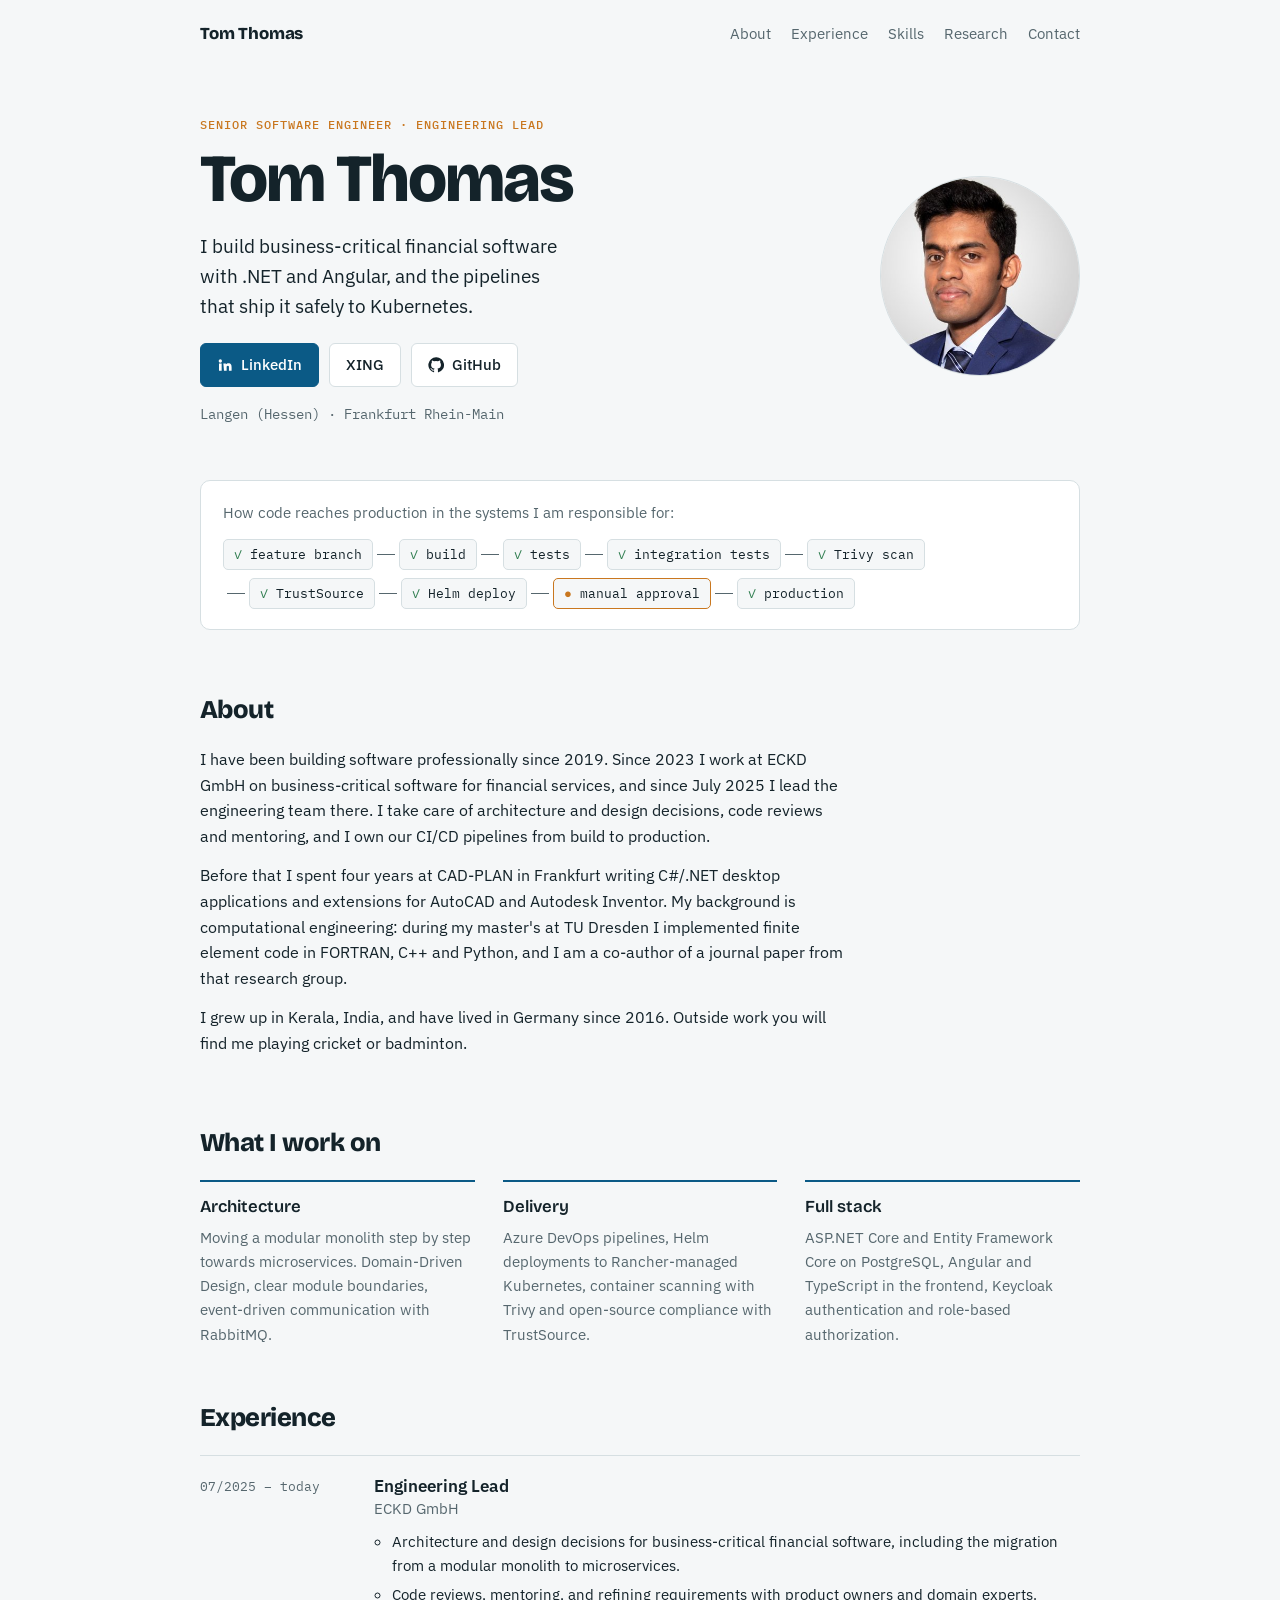
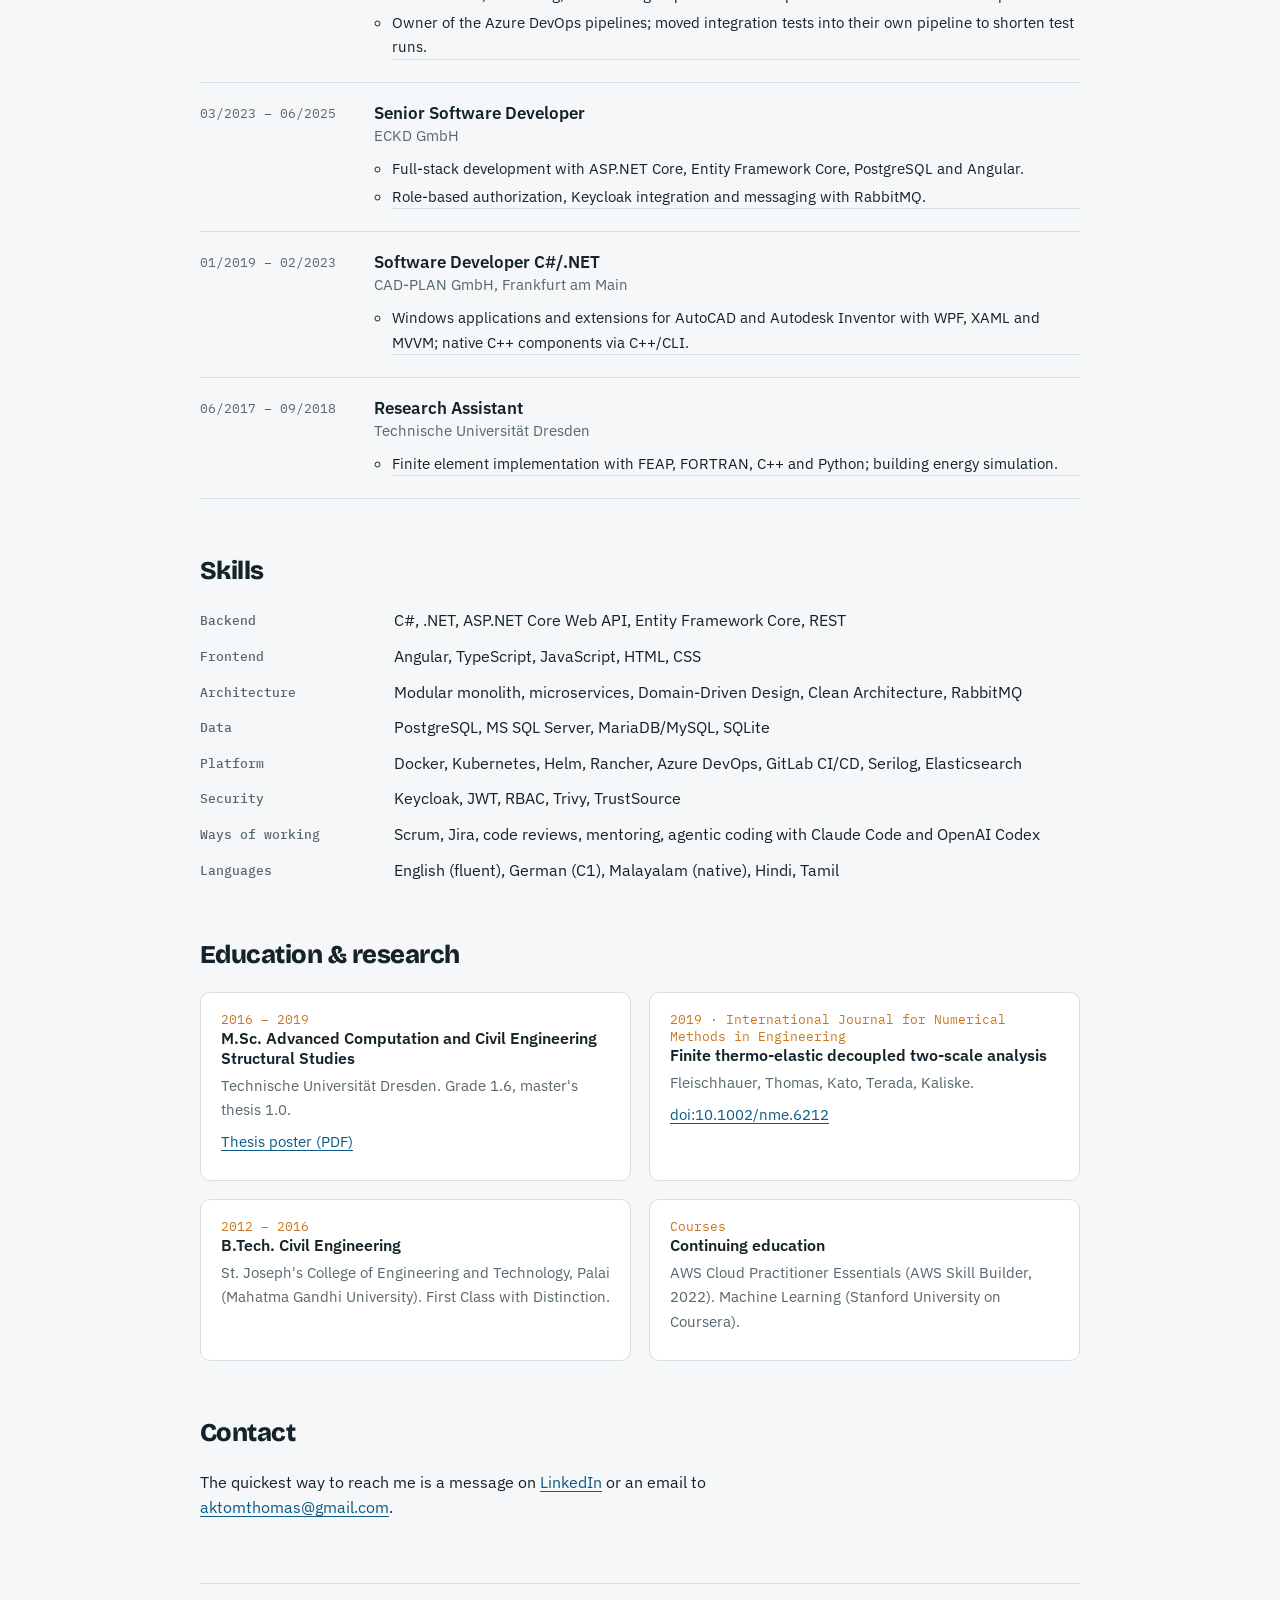
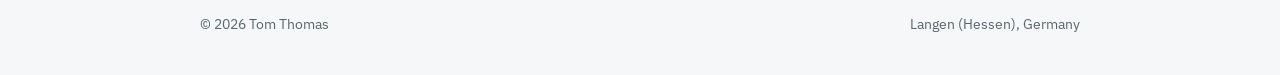
==== index.html @ a201a4a0 "Redesign intro page: current role, experience, skills and research Co-Authored-By: Claude Opus 5.5 <" ====
<!DOCTYPE html>
<html lang="en">
<head>
<meta charset="utf-8">
<meta name="viewport" content="width=device-width, initial-scale=1, viewport-fit=cover">
<title>Tom Thomas · Software Engineer</title>
<meta name="description" content="Tom Thomas, Senior Software Engineer and Engineering Lead in Frankfurt Rhein-Main. Financial software with .NET, Angular and Kubernetes.">
<meta name="author" content="Tom Thomas">
<meta property="og:title" content="Tom Thomas · Software Engineer">
<meta property="og:description" content="Senior Software Engineer and Engineering Lead. Financial software with .NET, Angular and Kubernetes.">
<meta property="og:image" content="https://tomkrony.github.io/assets/img/tom.jpg">
<link rel="icon" href="assets/img/favicon.ico">
<link rel="preconnect" href="https://fonts.googleapis.com">
<link rel="preconnect" href="https://fonts.gstatic.com" crossorigin>
<link rel="stylesheet" href="https://fonts.googleapis.com/css2?family=Bricolage+Grotesque:opsz,wght@12..96,600;12..96,800&family=IBM+Plex+Sans:wght@400;500;600&family=IBM+Plex+Mono:wght@400;500&display=swap">
<style>
/* Layout: one narrow reading column; a CI/CD pipeline strip is the signature element; experience as a dated ledger. */
:root {
  --bg: #f5f7f8; --surface: #ffffff; --ink: #14232a; --muted: #56676e; --line: #d6dfe2;
  --accent: #0b5a86; --accent-ink: #ffffff; --warm: #c9771f; --ok: #2f7d4f;
  --display: "Bricolage Grotesque", "Segoe UI", system-ui, sans-serif;
  --body: "IBM Plex Sans", "Segoe UI", system-ui, sans-serif;
  --mono: "IBM Plex Mono", ui-monospace, Menlo, Consolas, monospace;
  color-scheme: light;
}
@media (prefers-color-scheme: dark) { :root {
  --bg: #0e171b; --surface: #15232a; --ink: #e1eaed; --muted: #95a8ae; --line: #26363d;
  --accent: #5cb3e4; --accent-ink: #0e171b; --warm: #e8a35a; --ok: #6fc48f; color-scheme: dark } }

* { box-sizing: border-box }
html { scroll-behavior: smooth }
@media (prefers-reduced-motion: reduce) { html { scroll-behavior: auto } * { animation: none !important; transition: none !important } }
body { margin: 0; background: var(--bg); color: var(--ink); font: 16px/1.6 var(--body);
  padding-left: max(20px, env(safe-area-inset-left, 0px)); padding-right: max(20px, env(safe-area-inset-right, 0px)) }
a { color: var(--accent); text-underline-offset: 3px }
a:focus-visible { outline: 2px solid var(--accent); outline-offset: 3px; border-radius: 2px }
.col { max-width: 880px; margin: 0 auto }

nav { display: flex; justify-content: space-between; align-items: center; gap: 16px; padding-block: 22px; flex-wrap: wrap }
nav .mark { font: 800 1.05rem var(--display); color: var(--ink); text-decoration: none; letter-spacing: -.01em }
nav ul { list-style: none; margin: 0; padding: 0; display: flex; gap: 20px; flex-wrap: wrap; font-size: .92rem }
nav ul a { color: var(--muted); text-decoration: none }
nav ul a:hover { color: var(--ink) }

header.hero { display: grid; grid-template-columns: 1fr 200px; gap: 40px; align-items: center; padding-block: 48px 36px }
.eyebrow { font: 500 .78rem var(--mono); letter-spacing: .08em; text-transform: uppercase; color: var(--warm); margin: 0 0 14px }
h1 { font: 800 clamp(2.6rem, 7vw, 4.2rem)/1 var(--display); letter-spacing: -.03em; margin: 0 0 18px; text-wrap: balance }
.lede { font-size: 1.18rem; color: var(--ink); margin: 0 0 22px; max-width: 34ch; text-wrap: pretty }
.links { display: flex; flex-wrap: wrap; gap: 10px }
.btn { display: inline-flex; align-items: center; gap: 8px; padding: 9px 16px; border-radius: 6px; border: 1px solid var(--line);
  background: var(--surface); color: var(--ink); text-decoration: none; font-weight: 500; font-size: .92rem }
.btn.primary { background: var(--accent); color: var(--accent-ink); border-color: var(--accent) }
.btn:hover { border-color: var(--accent) }
.btn svg { width: 16px; height: 16px; fill: currentColor }
.portrait { width: 200px; height: 200px; border-radius: 50%; object-fit: cover; object-position: 50% 20%; border: 1px solid var(--line); max-width: 100% }
.where { font: .85rem var(--mono); color: var(--muted); margin-top: 18px }

/* pipeline strip */
.pipeline { background: var(--surface); border: 1px solid var(--line); border-radius: 10px; padding: 20px 22px; margin-block: 8px 56px }
.pipeline p { margin: 0 0 14px; color: var(--muted); font-size: .92rem }
.stages { list-style: none; margin: 0; padding: 0; display: flex; flex-wrap: wrap; align-items: center; gap: 8px 0; font: .82rem var(--mono) }
.stages li { display: flex; align-items: center }
.stages li span { padding: 6px 10px; border-radius: 5px; border: 1px solid var(--line); background: var(--bg); white-space: nowrap }
.stages li span::before { content: "\2713\00a0"; color: var(--ok) }
.stages li.gate span { border-color: var(--warm) }
.stages li.gate span::before { content: "\25CF\00a0"; color: var(--warm) }
.stages li + li::before { content: ""; width: 18px; height: 1px; background: var(--muted); margin-inline: 4px }

section { padding-block: 8px 48px }
h2 { font: 800 1.6rem var(--display); letter-spacing: -.02em; margin: 0 0 22px }
.prose { max-width: 65ch }
.prose p { margin: 0 0 14px }

.focus { display: grid; grid-template-columns: repeat(3, 1fr); gap: 28px }
.focus h3 { font: 600 1.05rem var(--display); margin: 0 0 8px }
.focus p { margin: 0; color: var(--muted); font-size: .95rem }
.focus > div { border-top: 2px solid var(--accent); padding-top: 14px; min-width: 0 }

.ledger { list-style: none; margin: 0; padding: 0 }
.ledger li { display: grid; grid-template-columns: 150px 1fr; gap: 24px; padding-block: 18px; border-top: 1px solid var(--line) }
.ledger li:last-child { border-bottom: 1px solid var(--line) }
.ledger time { font: .84rem/1.9 var(--mono); color: var(--muted); font-variant-numeric: tabular-nums }
.ledger h3 { font: 600 1.08rem var(--body); margin: 0 }
.ledger .org { color: var(--muted); font-size: .94rem }
.ledger ul { margin: 8px 0 0; padding-left: 18px; font-size: .95rem }
.ledger ul li { display: list-item; padding: 0; border: 0; margin-bottom: 4px }
.ledger > li > div { min-width: 0 }

.skills { display: grid; grid-template-columns: 170px 1fr; gap: 10px 24px; margin: 0 }
.skills dt { font: 500 .84rem/1.9 var(--mono); color: var(--muted) }
.skills dd { margin: 0 }

.cards { display: grid; grid-template-columns: repeat(2, 1fr); gap: 18px }
.card { background: var(--surface); border: 1px solid var(--line); border-radius: 10px; padding: 18px 20px; min-width: 0 }
.card h3 { font: 600 1rem var(--body); margin: 0 0 6px }
.card p { margin: 0 0 8px; color: var(--muted); font-size: .94rem }
.card .meta { font: .8rem var(--mono); color: var(--warm) }

footer { border-top: 1px solid var(--line); padding-block: 28px 40px; color: var(--muted); font-size: .9rem;
  display: flex; justify-content: space-between; gap: 16px; flex-wrap: wrap }

@media (max-width: 760px) {
  header.hero { grid-template-columns: 1fr; gap: 24px; padding-top: 24px }
  .portrait { width: 132px; height: 132px; order: -1 }
  .focus, .cards { grid-template-columns: 1fr }
  .ledger li { grid-template-columns: 1fr; gap: 4px }
  .skills { grid-template-columns: 1fr; gap: 2px }
  .skills dd { margin-bottom: 10px }
  nav ul { gap: 14px }
}
</style>
</head>
<body>
<div class="col">
  <nav aria-label="Main">
    <a class="mark" href="#top">Tom Thomas</a>
    <ul>
      <li><a href="#about">About</a></li>
      <li><a href="#experience">Experience</a></li>
      <li><a href="#skills">Skills</a></li>
      <li><a href="#research">Research</a></li>
      <li><a href="#contact">Contact</a></li>
    </ul>
  </nav>

  <header class="hero" id="top">
    <div>
      <p class="eyebrow">Senior Software Engineer · Engineering Lead</p>
      <h1>Tom Thomas</h1>
      <p class="lede">I build business-critical financial software with .NET and Angular, and the pipelines that ship it safely to Kubernetes.</p>
      <div class="links">
        <a class="btn primary" href="https://www.linkedin.com/in/aktomthomas/" rel="me noopener" target="_blank"><svg viewBox="0 0 24 24" aria-hidden="true"><path d="M4.98 3.5a2.5 2.5 0 1 1 0 5 2.5 2.5 0 0 1 0-5zM3 9.75h4v11H3zM9.5 9.75h3.8v1.5h.05c.53-1 1.83-2.05 3.77-2.05 4.03 0 4.78 2.65 4.78 6.1v5.45h-4v-4.84c0-1.15-.02-2.64-1.6-2.64-1.62 0-1.86 1.26-1.86 2.56v4.92h-3.94z"/></svg>LinkedIn</a>
        <a class="btn" href="https://www.xing.com/profile/Tom_Thomas47/cv" rel="me noopener" target="_blank">XING</a>
        <a class="btn" href="https://github.com/tomkrony" rel="me noopener" target="_blank"><svg viewBox="0 0 24 24" aria-hidden="true"><path d="M12 .5a11.5 11.5 0 0 0-3.64 22.4c.58.1.79-.25.79-.56v-2c-3.2.7-3.88-1.37-3.88-1.37-.52-1.33-1.28-1.69-1.28-1.69-1.04-.71.08-.7.08-.7 1.16.08 1.77 1.19 1.77 1.19 1.03 1.76 2.7 1.25 3.36.96.1-.75.4-1.25.73-1.54-2.56-.29-5.25-1.28-5.25-5.68 0-1.26.45-2.28 1.19-3.09-.12-.29-.52-1.46.11-3.05 0 0 .97-.31 3.17 1.18a11 11 0 0 1 5.77 0c2.2-1.49 3.17-1.18 3.17-1.18.63 1.59.23 2.76.11 3.05.74.81 1.19 1.83 1.19 3.09 0 4.41-2.7 5.38-5.27 5.67.41.36.78 1.06.78 2.14v3.17c0 .31.21.67.8.56A11.5 11.5 0 0 0 12 .5z"/></svg>GitHub</a>
      </div>
      <p class="where">Langen (Hessen) · Frankfurt Rhein-Main</p>
    </div>
    <img class="portrait" src="assets/img/tom.jpg" alt="Portrait of Tom Thomas" width="200" height="200">
  </header>

  <div class="pipeline" aria-label="How my team ships software">
    <p>How code reaches production in the systems I am responsible for:</p>
    <ol class="stages">
      <li><span>feature branch</span></li>
      <li><span>build</span></li>
      <li><span>tests</span></li>
      <li><span>integration tests</span></li>
      <li><span>Trivy scan</span></li>
      <li><span>TrustSource</span></li>
      <li><span>Helm deploy</span></li>
      <li class="gate"><span>manual approval</span></li>
      <li><span>production</span></li>
    </ol>
  </div>

  <section id="about">
    <h2>About</h2>
    <div class="prose">
      <p>I have been building software professionally since 2019. Since 2023 I work at ECKD GmbH on business-critical software for financial services, and since July 2025 I lead the engineering team there. I take care of architecture and design decisions, code reviews and mentoring, and I own our CI/CD pipelines from build to production.</p>
      <p>Before that I spent four years at CAD-PLAN in Frankfurt writing C#/.NET desktop applications and extensions for AutoCAD and Autodesk Inventor. My background is computational engineering: during my master's at TU Dresden I implemented finite element code in FORTRAN, C++ and Python, and I am a co-author of a journal paper from that research group.</p>
      <p>I grew up in Kerala, India, and have lived in Germany since 2016. Outside work you will find me playing cricket or badminton.</p>
    </div>
  </section>

  <section aria-labelledby="focus-h">
    <h2 id="focus-h">What I work on</h2>
    <div class="focus">
      <div>
        <h3>Architecture</h3>
        <p>Moving a modular monolith step by step towards microservices. Domain-Driven Design, clear module boundaries, event-driven communication with RabbitMQ.</p>
      </div>
      <div>
        <h3>Delivery</h3>
        <p>Azure DevOps pipelines, Helm deployments to Rancher-managed Kubernetes, container scanning with Trivy and open-source compliance with TrustSource.</p>
      </div>
      <div>
        <h3>Full stack</h3>
        <p>ASP.NET Core and Entity Framework Core on PostgreSQL, Angular and TypeScript in the frontend, Keycloak authentication and role-based authorization.</p>
      </div>
    </div>
  </section>

  <section id="experience">
    <h2>Experience</h2>
    <ol class="ledger">
      <li>
        <time>07/2025 – today</time>
        <div>
          <h3>Engineering Lead</h3>
          <div class="org">ECKD GmbH</div>
          <ul>
            <li>Architecture and design decisions for business-critical financial software, including the migration from a modular monolith to microservices.</li>
            <li>Code reviews, mentoring, and refining requirements with product owners and domain experts.</li>
            <li>Owner of the Azure DevOps pipelines; moved integration tests into their own pipeline to shorten test runs.</li>
          </ul>
        </div>
      </li>
      <li>
        <time>03/2023 – 06/2025</time>
        <div>
          <h3>Senior Software Developer</h3>
          <div class="org">ECKD GmbH</div>
          <ul>
            <li>Full-stack development with ASP.NET Core, Entity Framework Core, PostgreSQL and Angular.</li>
            <li>Role-based authorization, Keycloak integration and messaging with RabbitMQ.</li>
          </ul>
        </div>
      </li>
      <li>
        <time>01/2019 – 02/2023</time>
        <div>
          <h3>Software Developer C#/.NET</h3>
          <div class="org">CAD-PLAN GmbH, Frankfurt am Main</div>
          <ul>
            <li>Windows applications and extensions for AutoCAD and Autodesk Inventor with WPF, XAML and MVVM; native C++ components via C++/CLI.</li>
          </ul>
        </div>
      </li>
      <li>
        <time>06/2017 – 09/2018</time>
        <div>
          <h3>Research Assistant</h3>
          <div class="org">Technische Universität Dresden</div>
          <ul>
            <li>Finite element implementation with FEAP, FORTRAN, C++ and Python; building energy simulation.</li>
          </ul>
        </div>
      </li>
    </ol>
  </section>

  <section id="skills">
    <h2>Skills</h2>
    <dl class="skills">
      <dt>Backend</dt><dd>C#, .NET, ASP.NET Core Web API, Entity Framework Core, REST</dd>
      <dt>Frontend</dt><dd>Angular, TypeScript, JavaScript, HTML, CSS</dd>
      <dt>Architecture</dt><dd>Modular monolith, microservices, Domain-Driven Design, Clean Architecture, RabbitMQ</dd>
      <dt>Data</dt><dd>PostgreSQL, MS SQL Server, MariaDB/MySQL, SQLite</dd>
      <dt>Platform</dt><dd>Docker, Kubernetes, Helm, Rancher, Azure DevOps, GitLab CI/CD, Serilog, Elasticsearch</dd>
      <dt>Security</dt><dd>Keycloak, JWT, RBAC, Trivy, TrustSource</dd>
      <dt>Ways of working</dt><dd>Scrum, Jira, code reviews, mentoring, agentic coding with Claude Code and OpenAI Codex</dd>
      <dt>Languages</dt><dd>English (fluent), German (C1), Malayalam (native), Hindi, Tamil</dd>
    </dl>
  </section>

  <section id="research">
    <h2>Education &amp; research</h2>
    <div class="cards">
      <div class="card">
        <div class="meta">2016 – 2019</div>
        <h3>M.Sc. Advanced Computation and Civil Engineering Structural Studies</h3>
        <p>Technische Universität Dresden. Grade 1.6, master's thesis 1.0.</p>
        <p><a href="files/Poster_Masterarbeit.pdf">Thesis poster (PDF)</a></p>
      </div>
      <div class="card">
        <div class="meta">2019 · International Journal for Numerical Methods in Engineering</div>
        <h3>Finite thermo-elastic decoupled two-scale analysis</h3>
        <p>Fleischhauer, Thomas, Kato, Terada, Kaliske.</p>
        <p><a href="https://doi.org/10.1002/nme.6212" target="_blank" rel="noopener">doi:10.1002/nme.6212</a></p>
      </div>
      <div class="card">
        <div class="meta">2012 – 2016</div>
        <h3>B.Tech. Civil Engineering</h3>
        <p>St. Joseph's College of Engineering and Technology, Palai (Mahatma Gandhi University). First Class with Distinction.</p>
      </div>
      <div class="card">
        <div class="meta">Courses</div>
        <h3>Continuing education</h3>
        <p>AWS Cloud Practitioner Essentials (AWS Skill Builder, 2022). Machine Learning (Stanford University on Coursera).</p>
      </div>
    </div>
  </section>

  <section id="contact">
    <h2>Contact</h2>
    <div class="prose">
      <p>The quickest way to reach me is a message on <a href="https://www.linkedin.com/in/aktomthomas/" target="_blank" rel="noopener">LinkedIn</a> or an email to <a href="mailto:aktomthomas@gmail.com">aktomthomas@gmail.com</a>.</p>
    </div>
  </section>

  <footer>
    <span>© 2026 Tom Thomas</span>
    <span>Langen (Hessen), Germany</span>
  </footer>
</div>
</body>
</html>
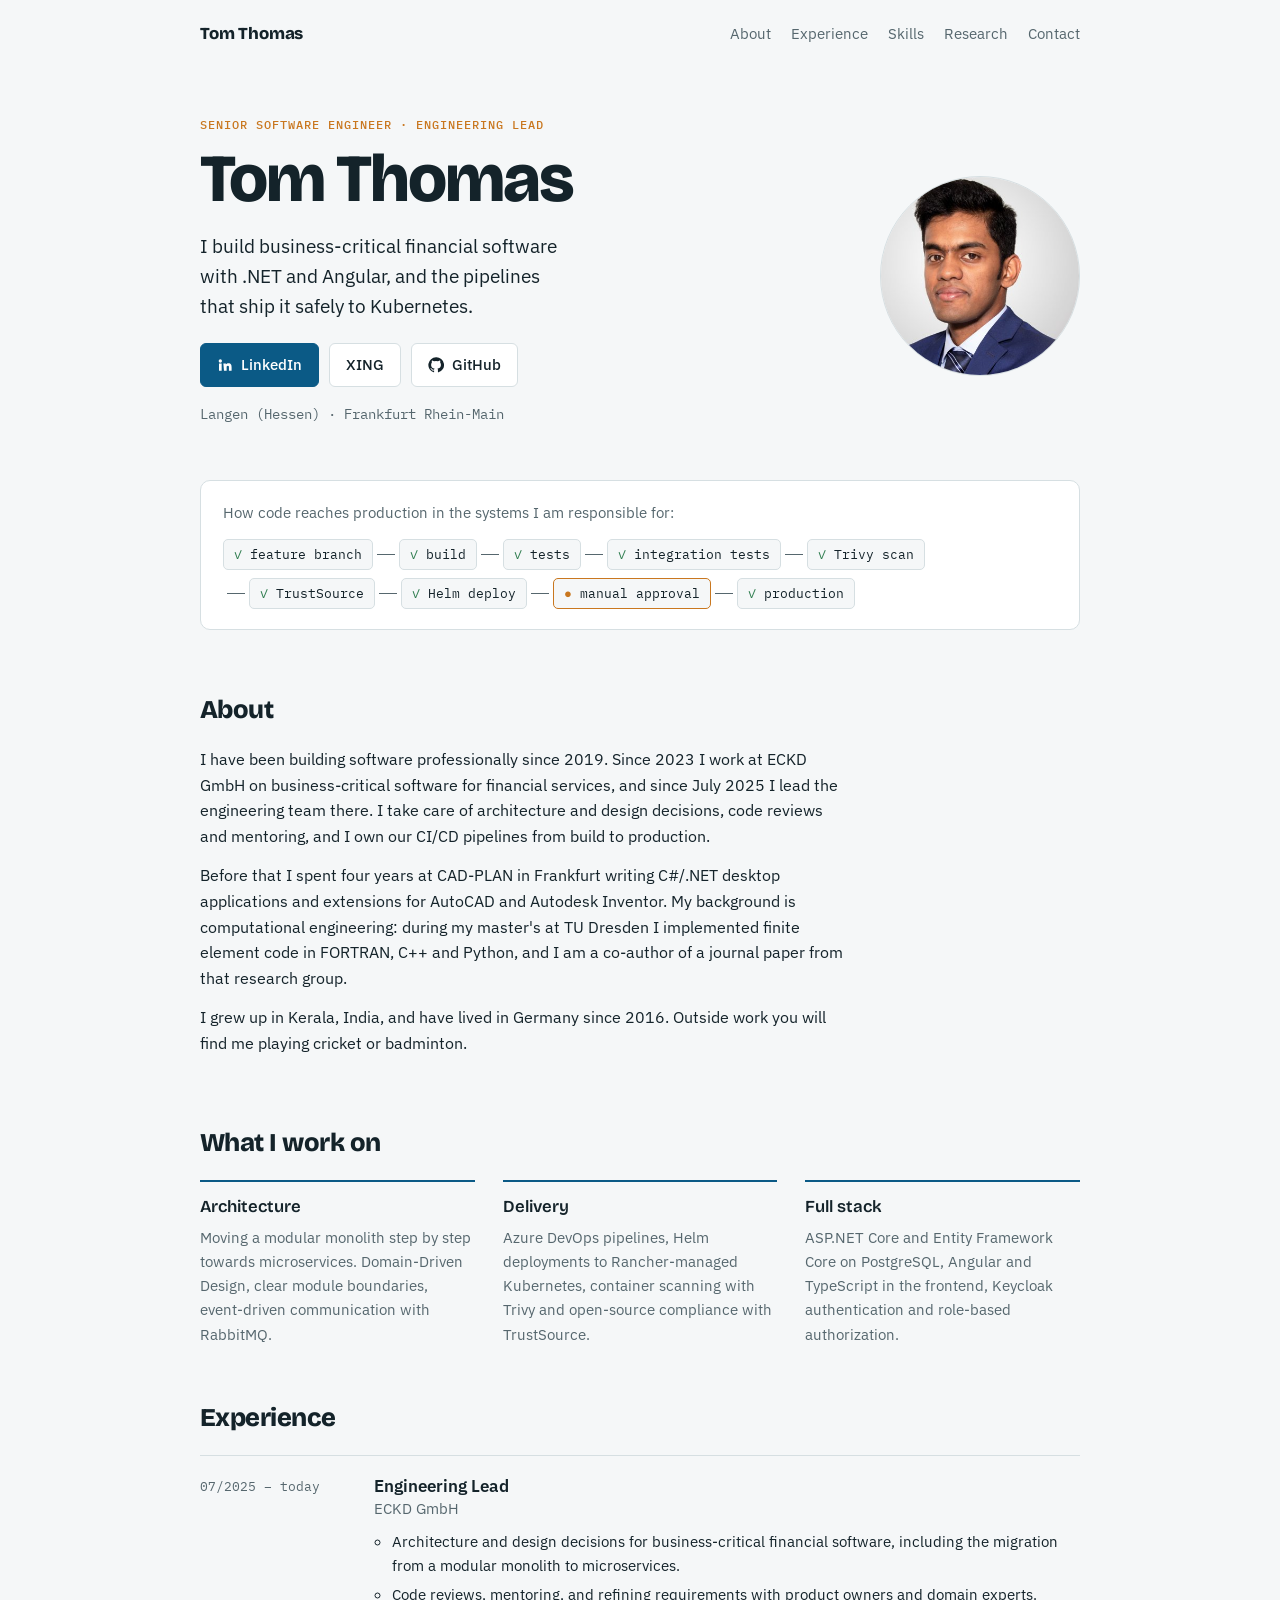
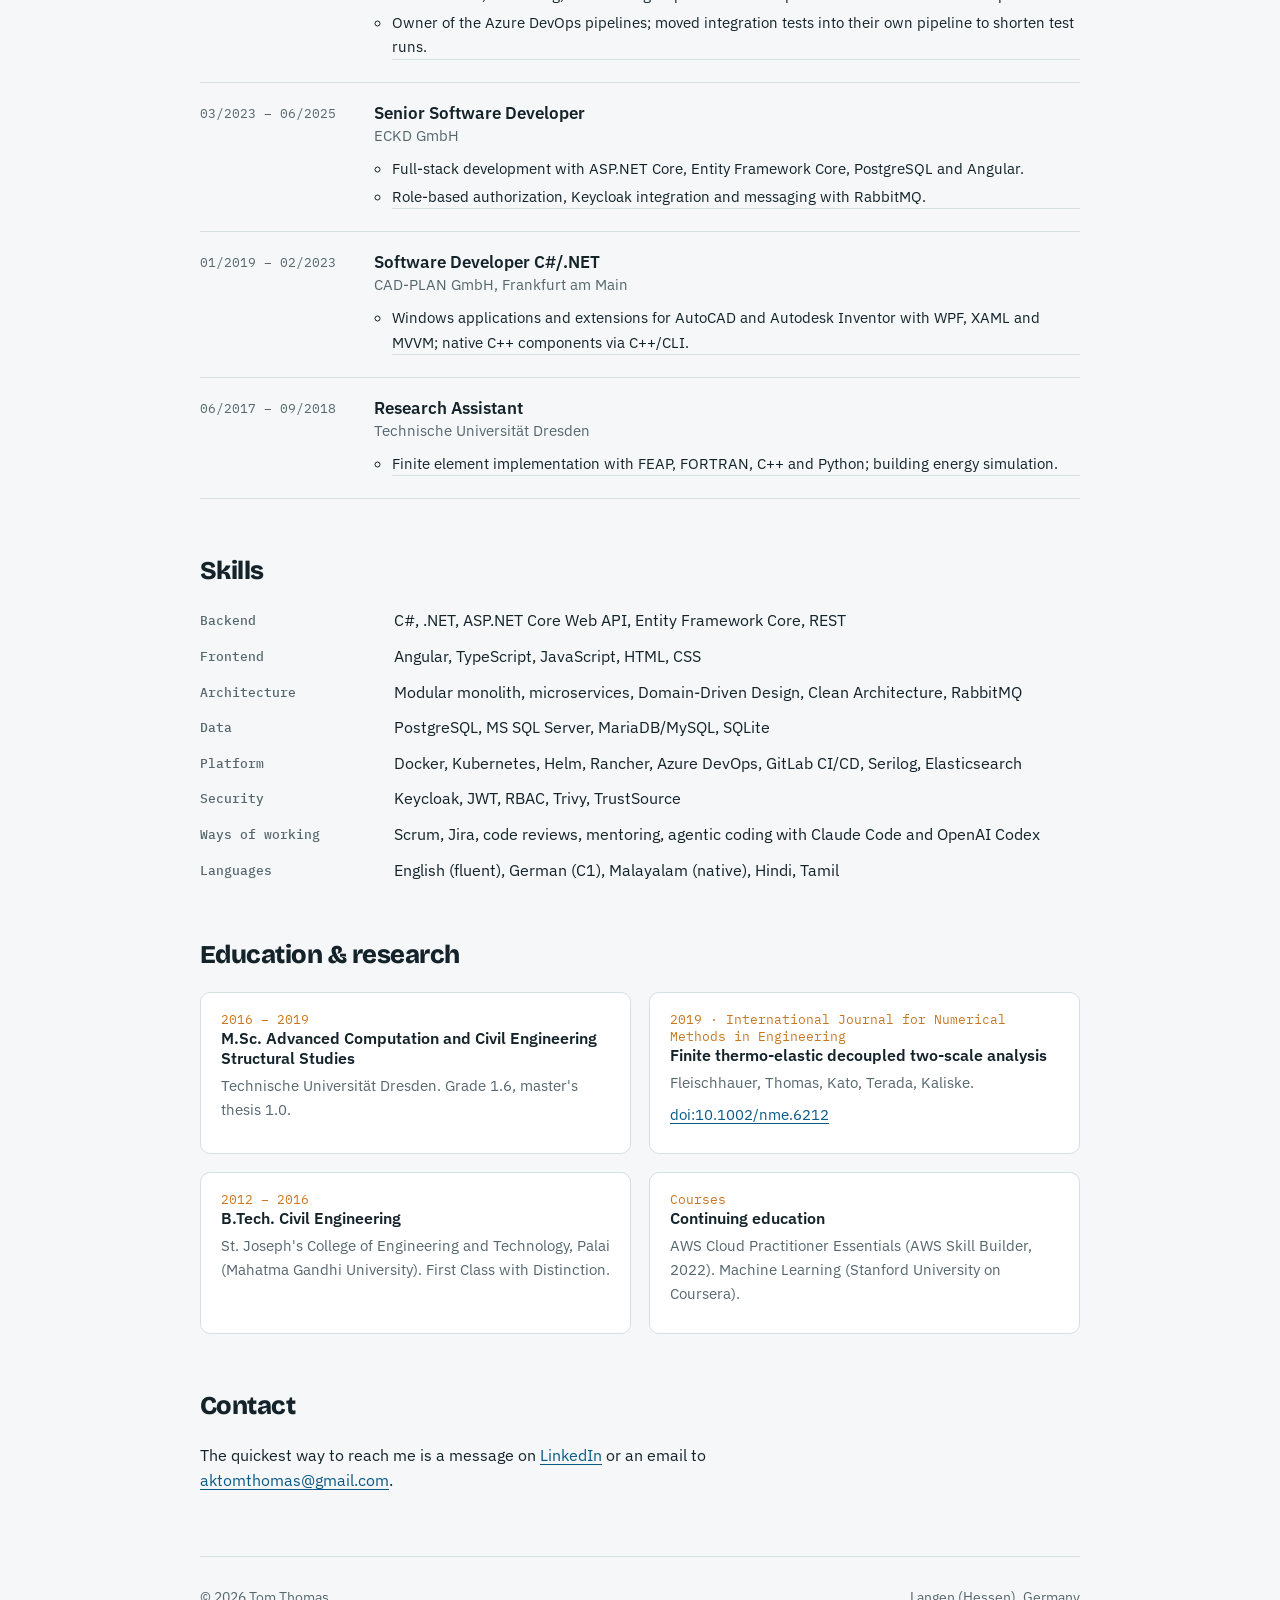
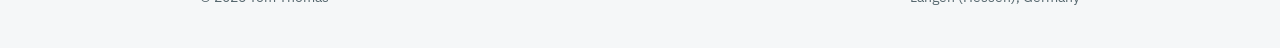
==== commit 8e62b9c1: "Remove old CVs, certificate and thesis poster with personal data Co-Authored-By: Claude Opus 5.5 <no" ====
--- a/index.html
+++ b/index.html
@@ -250,7 +250,6 @@
         <div class="meta">2016 – 2019</div>
         <h3>M.Sc. Advanced Computation and Civil Engineering Structural Studies</h3>
         <p>Technische Universität Dresden. Grade 1.6, master's thesis 1.0.</p>
-        <p><a href="files/Poster_Masterarbeit.pdf">Thesis poster (PDF)</a></p>
       </div>
       <div class="card">
         <div class="meta">2019 · International Journal for Numerical Methods in Engineering</div>
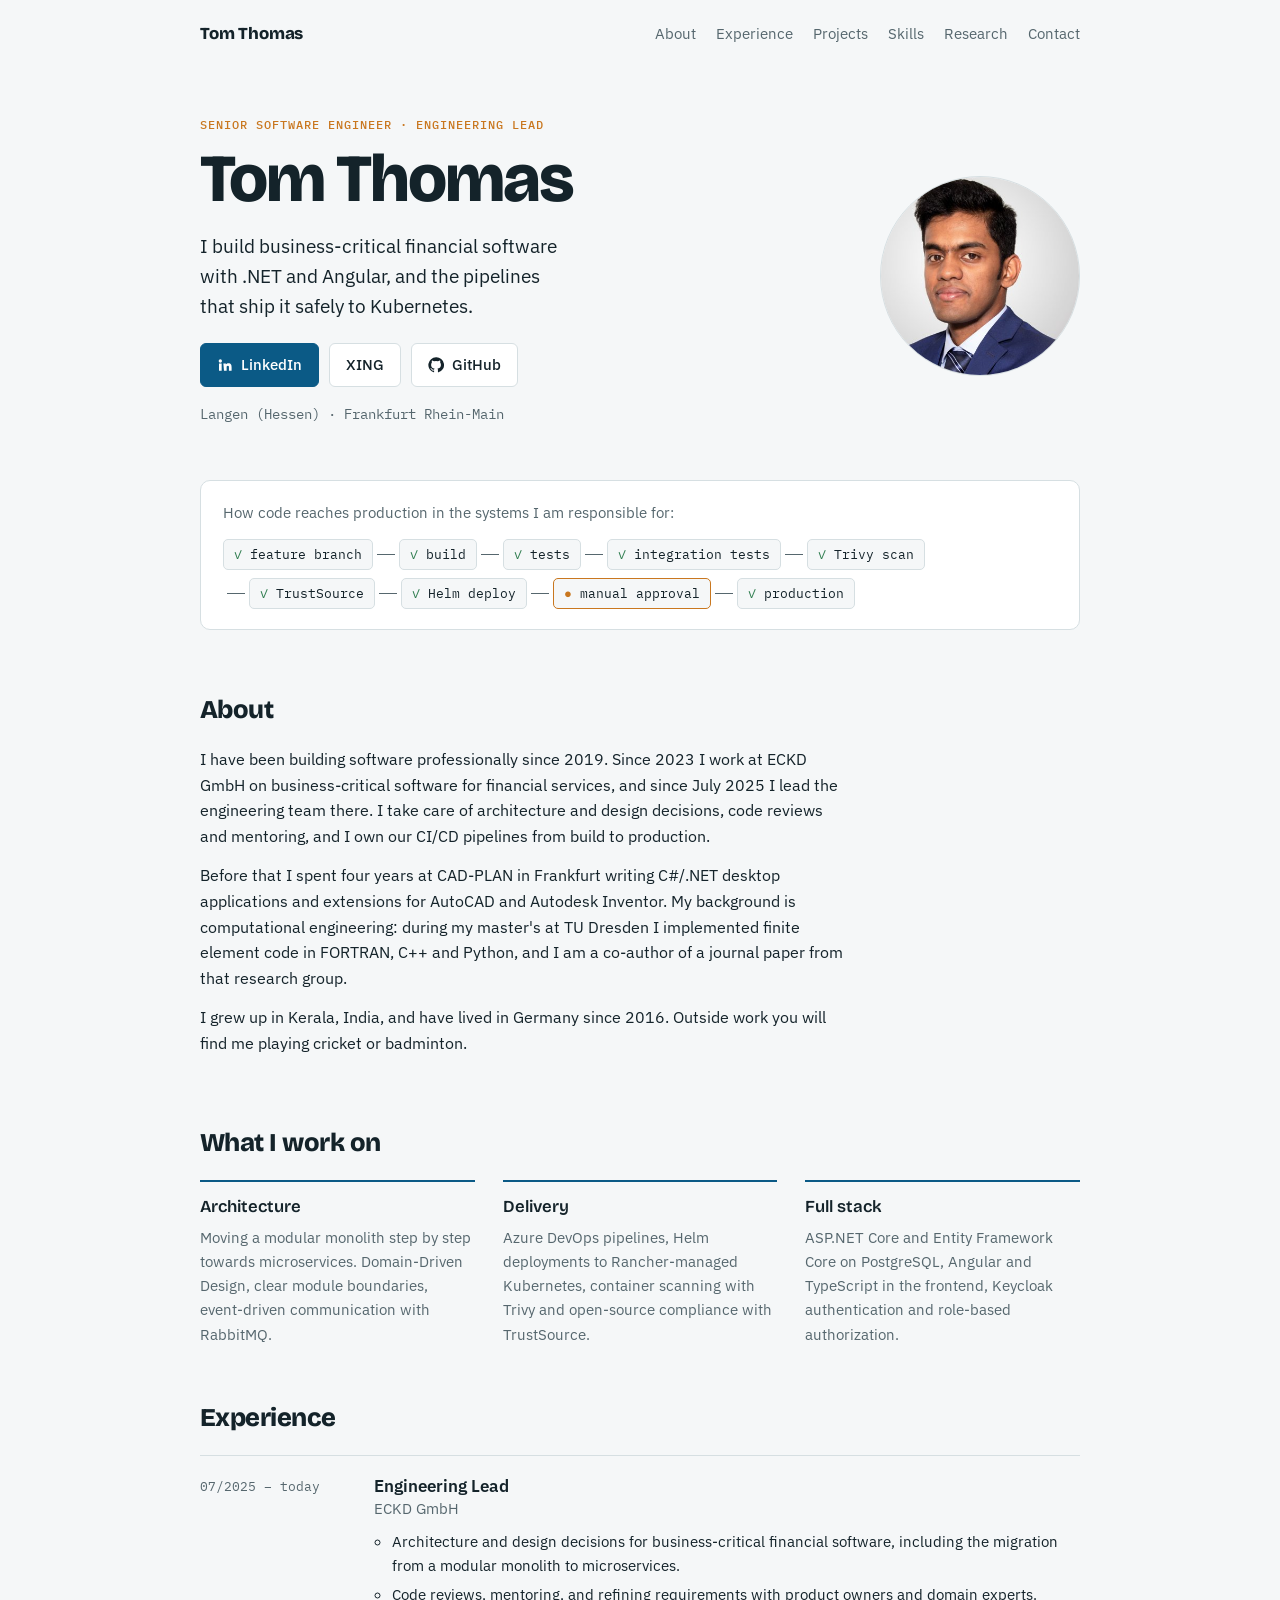
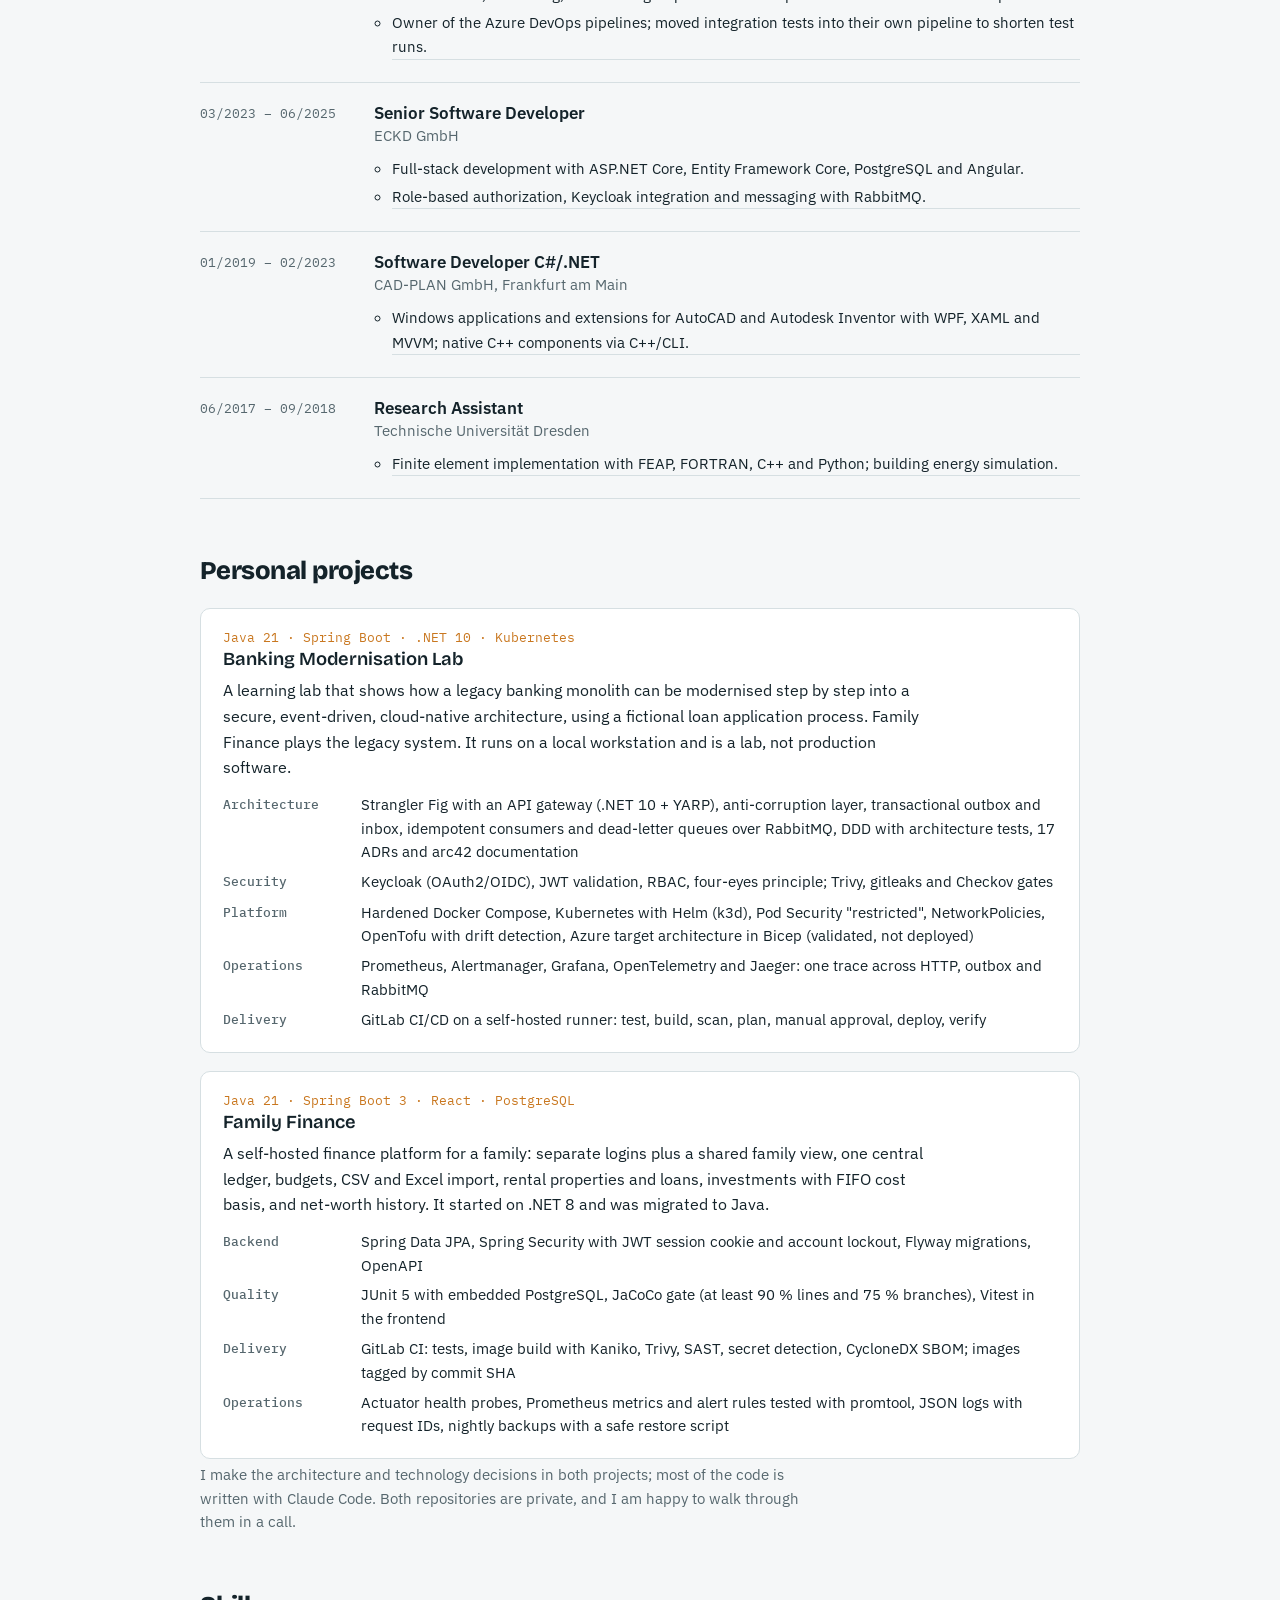
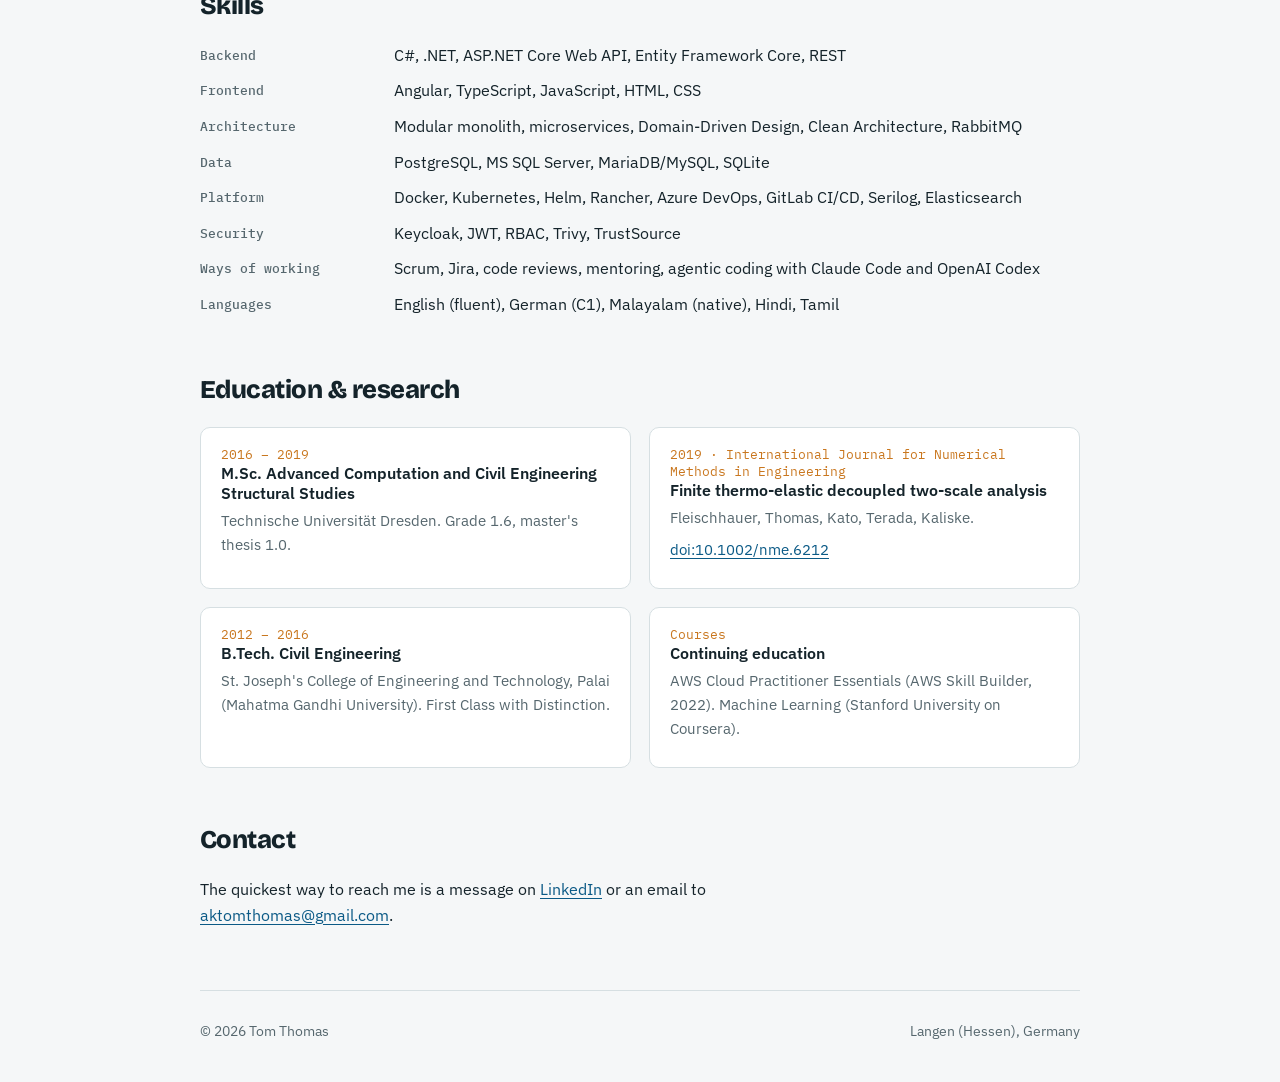
==== commit 62639c2b: "Add personal projects: Banking Modernisation Lab and Family Finance Co-Authored-By: Claude Opus 5.5 " ====
--- a/index.html
+++ b/index.html
@@ -96,6 +96,16 @@
 .card p { margin: 0 0 8px; color: var(--muted); font-size: .94rem }
 .card .meta { font: .8rem var(--mono); color: var(--warm) }
 
+.projects { display: grid; gap: 18px }
+.project { background: var(--surface); border: 1px solid var(--line); border-radius: 10px; padding: 20px 22px; min-width: 0 }
+.project h3 { font: 600 1.15rem var(--display); margin: 2px 0 8px }
+.project > p { margin: 0 0 12px; max-width: 70ch }
+.project dl { display: grid; grid-template-columns: 120px 1fr; gap: 6px 18px; margin: 0; font-size: .93rem }
+.project dt { font: 500 .8rem/1.9 var(--mono); color: var(--muted) }
+.project dd { margin: 0; min-width: 0 }
+.project .meta { font: .8rem var(--mono); color: var(--warm) }
+.note { color: var(--muted); font-size: .92rem; margin: 4px 0 0; max-width: 70ch }
+@media (max-width: 760px) { .project dl { grid-template-columns: 1fr; gap: 0 } .project dd { margin-bottom: 8px } }
 footer { border-top: 1px solid var(--line); padding-block: 28px 40px; color: var(--muted); font-size: .9rem;
   display: flex; justify-content: space-between; gap: 16px; flex-wrap: wrap }
 
@@ -117,6 +127,7 @@
     <ul>
       <li><a href="#about">About</a></li>
       <li><a href="#experience">Experience</a></li>
+      <li><a href="#projects">Projects</a></li>
       <li><a href="#skills">Skills</a></li>
       <li><a href="#research">Research</a></li>
       <li><a href="#contact">Contact</a></li>
@@ -229,6 +240,36 @@
     </ol>
   </section>
 
+  <section id="projects">
+    <h2>Personal projects</h2>
+    <div class="projects">
+      <article class="project">
+        <div class="meta">Java 21 · Spring Boot · .NET 10 · Kubernetes</div>
+        <h3>Banking Modernisation Lab</h3>
+        <p>A learning lab that shows how a legacy banking monolith can be modernised step by step into a secure, event-driven, cloud-native architecture, using a fictional loan application process. Family Finance plays the legacy system. It runs on a local workstation and is a lab, not production software.</p>
+        <dl>
+          <dt>Architecture</dt><dd>Strangler Fig with an API gateway (.NET 10 + YARP), anti-corruption layer, transactional outbox and inbox, idempotent consumers and dead-letter queues over RabbitMQ, DDD with architecture tests, 17 ADRs and arc42 documentation</dd>
+          <dt>Security</dt><dd>Keycloak (OAuth2/OIDC), JWT validation, RBAC, four-eyes principle; Trivy, gitleaks and Checkov gates</dd>
+          <dt>Platform</dt><dd>Hardened Docker Compose, Kubernetes with Helm (k3d), Pod Security "restricted", NetworkPolicies, OpenTofu with drift detection, Azure target architecture in Bicep (validated, not deployed)</dd>
+          <dt>Operations</dt><dd>Prometheus, Alertmanager, Grafana, OpenTelemetry and Jaeger: one trace across HTTP, outbox and RabbitMQ</dd>
+          <dt>Delivery</dt><dd>GitLab CI/CD on a self-hosted runner: test, build, scan, plan, manual approval, deploy, verify</dd>
+        </dl>
+      </article>
+      <article class="project">
+        <div class="meta">Java 21 · Spring Boot 3 · React · PostgreSQL</div>
+        <h3>Family Finance</h3>
+        <p>A self-hosted finance platform for a family: separate logins plus a shared family view, one central ledger, budgets, CSV and Excel import, rental properties and loans, investments with FIFO cost basis, and net-worth history. It started on .NET 8 and was migrated to Java.</p>
+        <dl>
+          <dt>Backend</dt><dd>Spring Data JPA, Spring Security with JWT session cookie and account lockout, Flyway migrations, OpenAPI</dd>
+          <dt>Quality</dt><dd>JUnit 5 with embedded PostgreSQL, JaCoCo gate (at least 90 % lines and 75 % branches), Vitest in the frontend</dd>
+          <dt>Delivery</dt><dd>GitLab CI: tests, image build with Kaniko, Trivy, SAST, secret detection, CycloneDX SBOM; images tagged by commit SHA</dd>
+          <dt>Operations</dt><dd>Actuator health probes, Prometheus metrics and alert rules tested with promtool, JSON logs with request IDs, nightly backups with a safe restore script</dd>
+        </dl>
+      </article>
+    </div>
+    <p class="note">I make the architecture and technology decisions in both projects; most of the code is written with Claude Code. Both repositories are private, and I am happy to walk through them in a call.</p>
+  </section>
+
   <section id="skills">
     <h2>Skills</h2>
     <dl class="skills">
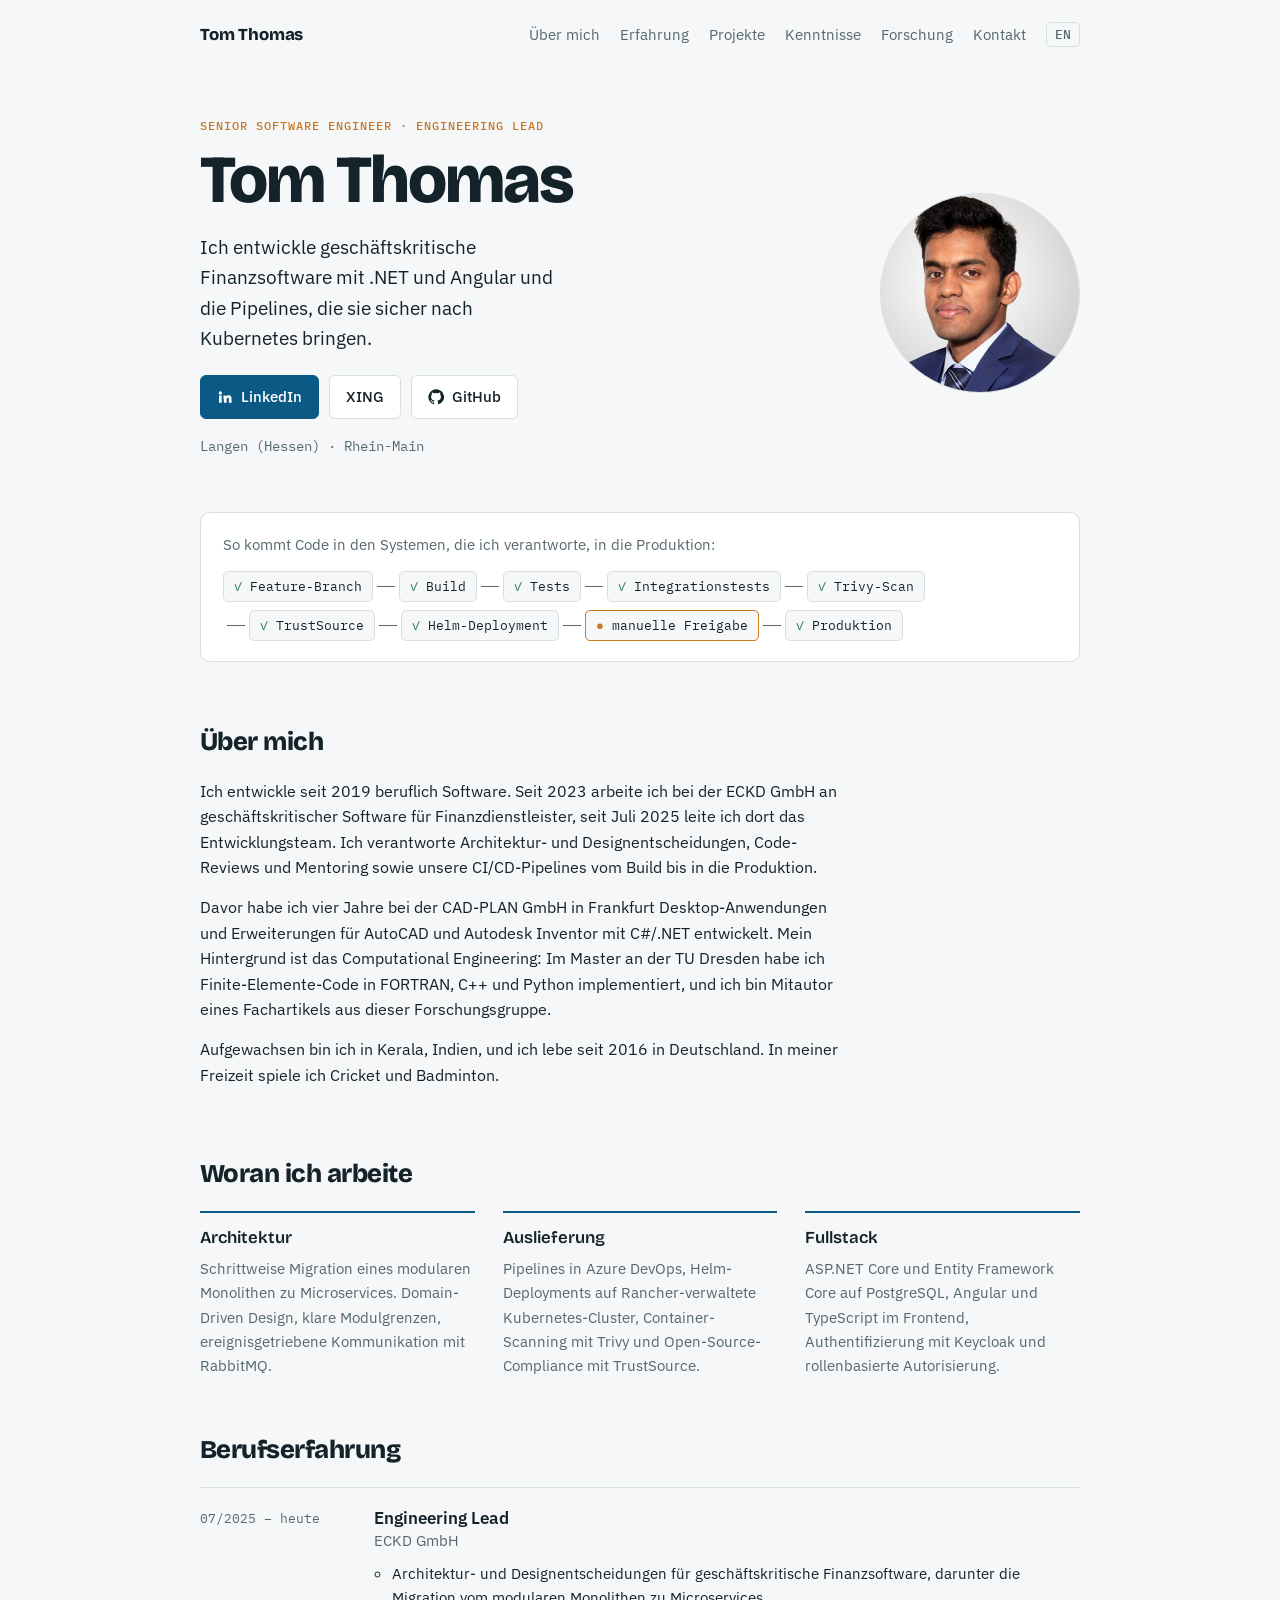
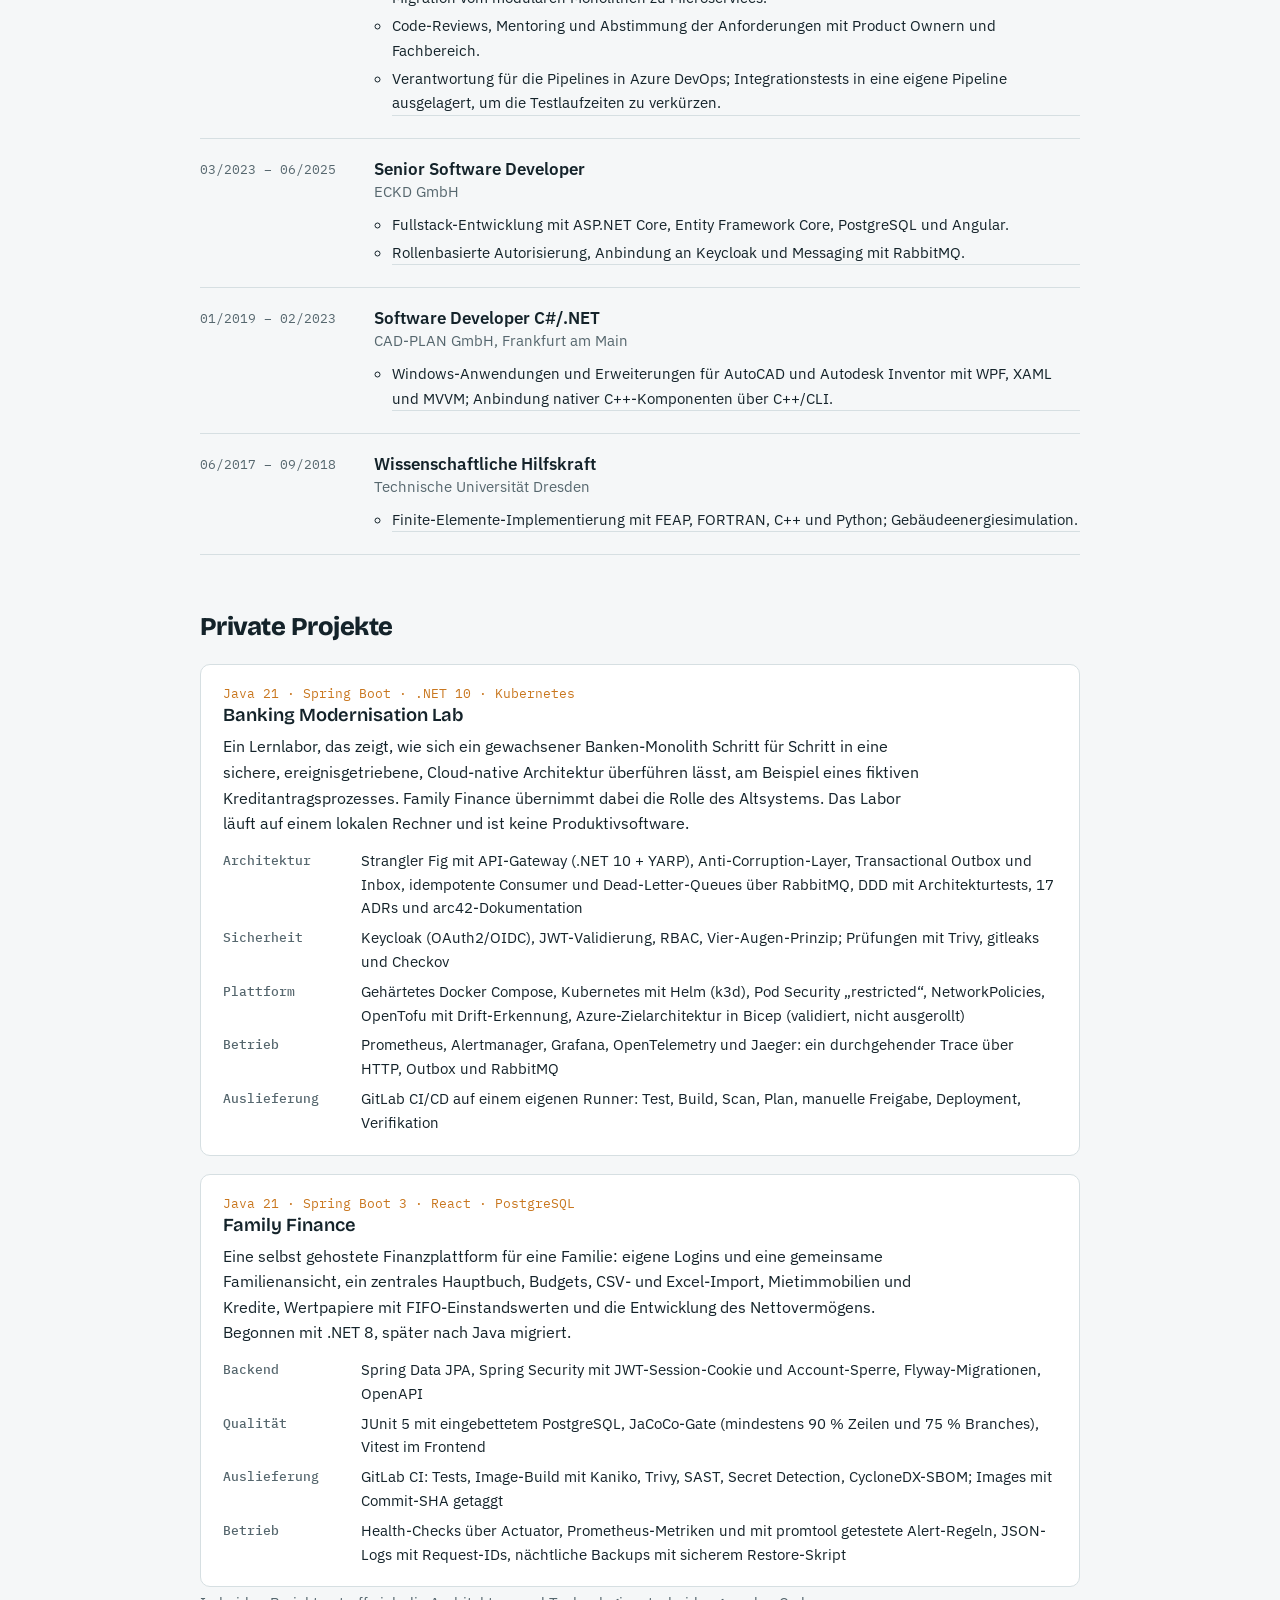
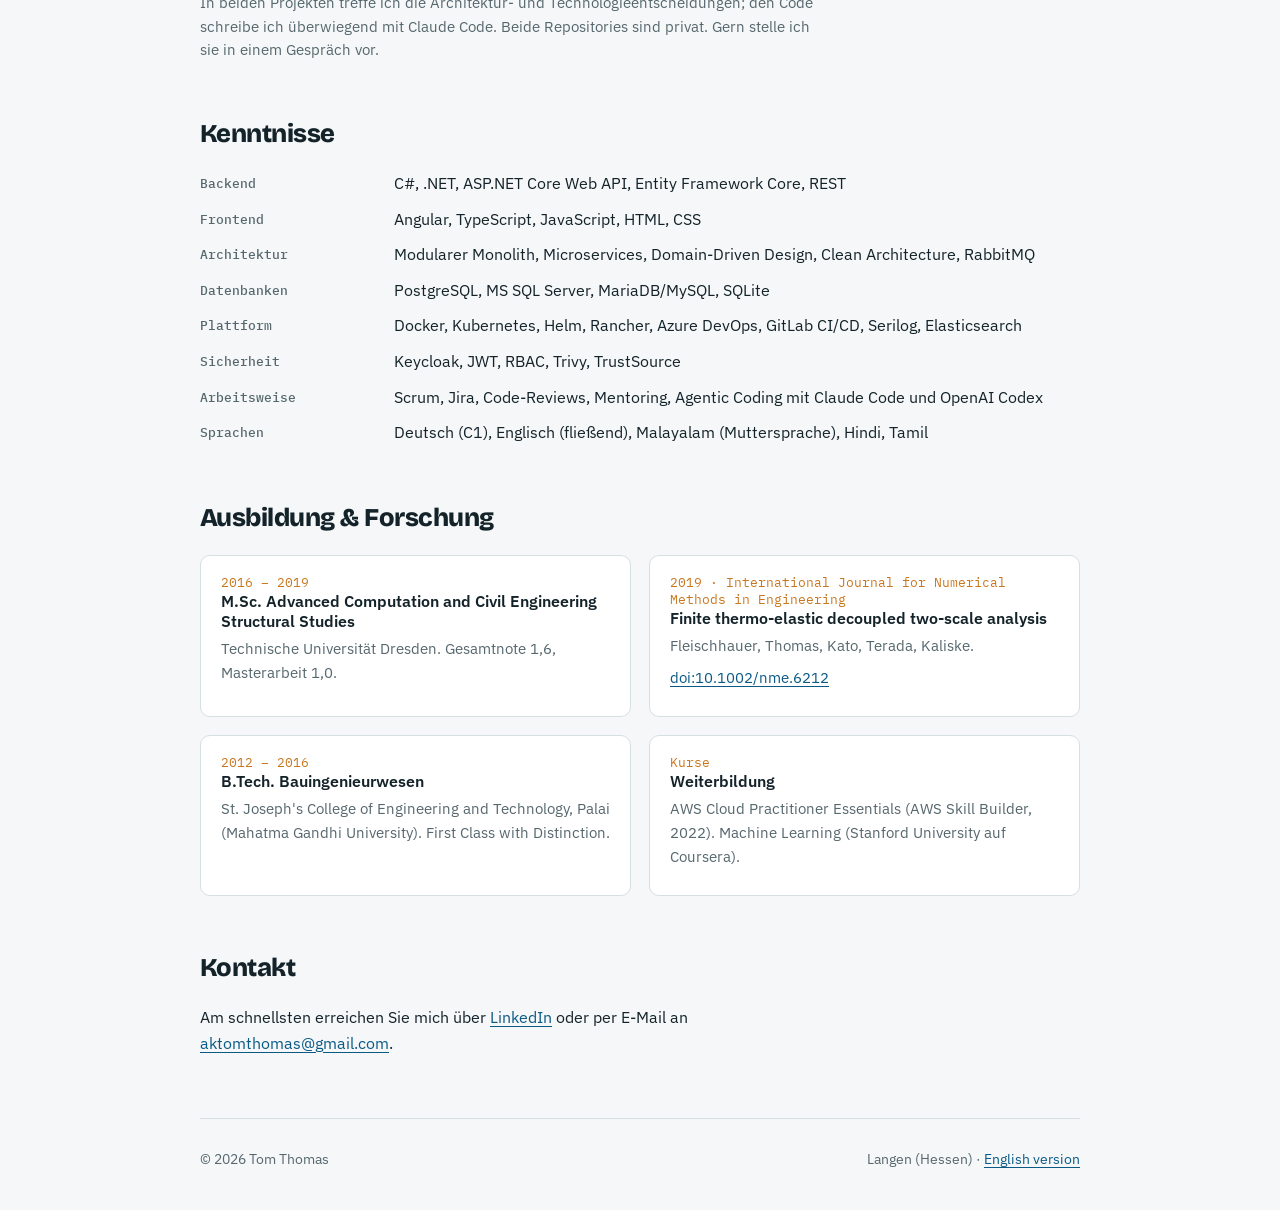
==== commit 29ce06e5: "German main page with English version; shared stylesheet; remove unused Bootstrap theme files Co-Aut" ====
--- a/index.html
+++ b/index.html
@@ -1,208 +1,112 @@
 <!DOCTYPE html>
-<html lang="en">
+<html lang="de">
 <head>
 <meta charset="utf-8">
 <meta name="viewport" content="width=device-width, initial-scale=1, viewport-fit=cover">
-<title>Tom Thomas · Software Engineer</title>
-<meta name="description" content="Tom Thomas, Senior Software Engineer and Engineering Lead in Frankfurt Rhein-Main. Financial software with .NET, Angular and Kubernetes.">
+<title>Tom Thomas · Softwareentwickler</title>
+<meta name="description" content="Tom Thomas, Senior Software Engineer und Engineering Lead im Rhein-Main-Gebiet. Finanzsoftware mit .NET, Angular und Kubernetes.">
 <meta name="author" content="Tom Thomas">
-<meta property="og:title" content="Tom Thomas · Software Engineer">
-<meta property="og:description" content="Senior Software Engineer and Engineering Lead. Financial software with .NET, Angular and Kubernetes.">
+<meta property="og:title" content="Tom Thomas · Softwareentwickler">
+<meta property="og:description" content="Senior Software Engineer und Engineering Lead. Finanzsoftware mit .NET, Angular und Kubernetes.">
 <meta property="og:image" content="https://tomkrony.github.io/assets/img/tom.jpg">
+<meta property="og:locale" content="de_DE">
+<meta property="og:locale:alternate" content="en_GB">
 <link rel="icon" href="assets/img/favicon.ico">
+<link rel="alternate" hreflang="de" href="https://tomkrony.github.io/">
+<link rel="alternate" hreflang="en" href="https://tomkrony.github.io/en.html">
+<link rel="alternate" hreflang="x-default" href="https://tomkrony.github.io/">
+<link rel="canonical" href="https://tomkrony.github.io/">
 <link rel="preconnect" href="https://fonts.googleapis.com">
 <link rel="preconnect" href="https://fonts.gstatic.com" crossorigin>
 <link rel="stylesheet" href="https://fonts.googleapis.com/css2?family=Bricolage+Grotesque:opsz,wght@12..96,600;12..96,800&family=IBM+Plex+Sans:wght@400;500;600&family=IBM+Plex+Mono:wght@400;500&display=swap">
-<style>
-/* Layout: one narrow reading column; a CI/CD pipeline strip is the signature element; experience as a dated ledger. */
-:root {
-  --bg: #f5f7f8; --surface: #ffffff; --ink: #14232a; --muted: #56676e; --line: #d6dfe2;
-  --accent: #0b5a86; --accent-ink: #ffffff; --warm: #c9771f; --ok: #2f7d4f;
-  --display: "Bricolage Grotesque", "Segoe UI", system-ui, sans-serif;
-  --body: "IBM Plex Sans", "Segoe UI", system-ui, sans-serif;
-  --mono: "IBM Plex Mono", ui-monospace, Menlo, Consolas, monospace;
-  color-scheme: light;
-}
-@media (prefers-color-scheme: dark) { :root {
-  --bg: #0e171b; --surface: #15232a; --ink: #e1eaed; --muted: #95a8ae; --line: #26363d;
-  --accent: #5cb3e4; --accent-ink: #0e171b; --warm: #e8a35a; --ok: #6fc48f; color-scheme: dark } }
-
-* { box-sizing: border-box }
-html { scroll-behavior: smooth }
-@media (prefers-reduced-motion: reduce) { html { scroll-behavior: auto } * { animation: none !important; transition: none !important } }
-body { margin: 0; background: var(--bg); color: var(--ink); font: 16px/1.6 var(--body);
-  padding-left: max(20px, env(safe-area-inset-left, 0px)); padding-right: max(20px, env(safe-area-inset-right, 0px)) }
-a { color: var(--accent); text-underline-offset: 3px }
-a:focus-visible { outline: 2px solid var(--accent); outline-offset: 3px; border-radius: 2px }
-.col { max-width: 880px; margin: 0 auto }
-
-nav { display: flex; justify-content: space-between; align-items: center; gap: 16px; padding-block: 22px; flex-wrap: wrap }
-nav .mark { font: 800 1.05rem var(--display); color: var(--ink); text-decoration: none; letter-spacing: -.01em }
-nav ul { list-style: none; margin: 0; padding: 0; display: flex; gap: 20px; flex-wrap: wrap; font-size: .92rem }
-nav ul a { color: var(--muted); text-decoration: none }
-nav ul a:hover { color: var(--ink) }
-
-header.hero { display: grid; grid-template-columns: 1fr 200px; gap: 40px; align-items: center; padding-block: 48px 36px }
-.eyebrow { font: 500 .78rem var(--mono); letter-spacing: .08em; text-transform: uppercase; color: var(--warm); margin: 0 0 14px }
-h1 { font: 800 clamp(2.6rem, 7vw, 4.2rem)/1 var(--display); letter-spacing: -.03em; margin: 0 0 18px; text-wrap: balance }
-.lede { font-size: 1.18rem; color: var(--ink); margin: 0 0 22px; max-width: 34ch; text-wrap: pretty }
-.links { display: flex; flex-wrap: wrap; gap: 10px }
-.btn { display: inline-flex; align-items: center; gap: 8px; padding: 9px 16px; border-radius: 6px; border: 1px solid var(--line);
-  background: var(--surface); color: var(--ink); text-decoration: none; font-weight: 500; font-size: .92rem }
-.btn.primary { background: var(--accent); color: var(--accent-ink); border-color: var(--accent) }
-.btn:hover { border-color: var(--accent) }
-.btn svg { width: 16px; height: 16px; fill: currentColor }
-.portrait { width: 200px; height: 200px; border-radius: 50%; object-fit: cover; object-position: 50% 20%; border: 1px solid var(--line); max-width: 100% }
-.where { font: .85rem var(--mono); color: var(--muted); margin-top: 18px }
-
-/* pipeline strip */
-.pipeline { background: var(--surface); border: 1px solid var(--line); border-radius: 10px; padding: 20px 22px; margin-block: 8px 56px }
-.pipeline p { margin: 0 0 14px; color: var(--muted); font-size: .92rem }
-.stages { list-style: none; margin: 0; padding: 0; display: flex; flex-wrap: wrap; align-items: center; gap: 8px 0; font: .82rem var(--mono) }
-.stages li { display: flex; align-items: center }
-.stages li span { padding: 6px 10px; border-radius: 5px; border: 1px solid var(--line); background: var(--bg); white-space: nowrap }
-.stages li span::before { content: "\2713\00a0"; color: var(--ok) }
-.stages li.gate span { border-color: var(--warm) }
-.stages li.gate span::before { content: "\25CF\00a0"; color: var(--warm) }
-.stages li + li::before { content: ""; width: 18px; height: 1px; background: var(--muted); margin-inline: 4px }
-
-section { padding-block: 8px 48px }
-h2 { font: 800 1.6rem var(--display); letter-spacing: -.02em; margin: 0 0 22px }
-.prose { max-width: 65ch }
-.prose p { margin: 0 0 14px }
-
-.focus { display: grid; grid-template-columns: repeat(3, 1fr); gap: 28px }
-.focus h3 { font: 600 1.05rem var(--display); margin: 0 0 8px }
-.focus p { margin: 0; color: var(--muted); font-size: .95rem }
-.focus > div { border-top: 2px solid var(--accent); padding-top: 14px; min-width: 0 }
-
-.ledger { list-style: none; margin: 0; padding: 0 }
-.ledger li { display: grid; grid-template-columns: 150px 1fr; gap: 24px; padding-block: 18px; border-top: 1px solid var(--line) }
-.ledger li:last-child { border-bottom: 1px solid var(--line) }
-.ledger time { font: .84rem/1.9 var(--mono); color: var(--muted); font-variant-numeric: tabular-nums }
-.ledger h3 { font: 600 1.08rem var(--body); margin: 0 }
-.ledger .org { color: var(--muted); font-size: .94rem }
-.ledger ul { margin: 8px 0 0; padding-left: 18px; font-size: .95rem }
-.ledger ul li { display: list-item; padding: 0; border: 0; margin-bottom: 4px }
-.ledger > li > div { min-width: 0 }
-
-.skills { display: grid; grid-template-columns: 170px 1fr; gap: 10px 24px; margin: 0 }
-.skills dt { font: 500 .84rem/1.9 var(--mono); color: var(--muted) }
-.skills dd { margin: 0 }
-
-.cards { display: grid; grid-template-columns: repeat(2, 1fr); gap: 18px }
-.card { background: var(--surface); border: 1px solid var(--line); border-radius: 10px; padding: 18px 20px; min-width: 0 }
-.card h3 { font: 600 1rem var(--body); margin: 0 0 6px }
-.card p { margin: 0 0 8px; color: var(--muted); font-size: .94rem }
-.card .meta { font: .8rem var(--mono); color: var(--warm) }
-
-.projects { display: grid; gap: 18px }
-.project { background: var(--surface); border: 1px solid var(--line); border-radius: 10px; padding: 20px 22px; min-width: 0 }
-.project h3 { font: 600 1.15rem var(--display); margin: 2px 0 8px }
-.project > p { margin: 0 0 12px; max-width: 70ch }
-.project dl { display: grid; grid-template-columns: 120px 1fr; gap: 6px 18px; margin: 0; font-size: .93rem }
-.project dt { font: 500 .8rem/1.9 var(--mono); color: var(--muted) }
-.project dd { margin: 0; min-width: 0 }
-.project .meta { font: .8rem var(--mono); color: var(--warm) }
-.note { color: var(--muted); font-size: .92rem; margin: 4px 0 0; max-width: 70ch }
-@media (max-width: 760px) { .project dl { grid-template-columns: 1fr; gap: 0 } .project dd { margin-bottom: 8px } }
-footer { border-top: 1px solid var(--line); padding-block: 28px 40px; color: var(--muted); font-size: .9rem;
-  display: flex; justify-content: space-between; gap: 16px; flex-wrap: wrap }
-
-@media (max-width: 760px) {
-  header.hero { grid-template-columns: 1fr; gap: 24px; padding-top: 24px }
-  .portrait { width: 132px; height: 132px; order: -1 }
-  .focus, .cards { grid-template-columns: 1fr }
-  .ledger li { grid-template-columns: 1fr; gap: 4px }
-  .skills { grid-template-columns: 1fr; gap: 2px }
-  .skills dd { margin-bottom: 10px }
-  nav ul { gap: 14px }
-}
-</style>
+<link rel="stylesheet" href="css/site.css">
 </head>
 <body>
 <div class="col">
-  <nav aria-label="Main">
+  <nav aria-label="Hauptnavigation">
     <a class="mark" href="#top">Tom Thomas</a>
+    <div class="right">
     <ul>
-      <li><a href="#about">About</a></li>
-      <li><a href="#experience">Experience</a></li>
-      <li><a href="#projects">Projects</a></li>
-      <li><a href="#skills">Skills</a></li>
-      <li><a href="#research">Research</a></li>
-      <li><a href="#contact">Contact</a></li>
+      <li><a href="#about">Über mich</a></li>
+      <li><a href="#experience">Erfahrung</a></li>
+      <li><a href="#projects">Projekte</a></li>
+      <li><a href="#skills">Kenntnisse</a></li>
+      <li><a href="#research">Forschung</a></li>
+      <li><a href="#contact">Kontakt</a></li>
     </ul>
+    <a class="lang" href="en.html" hreflang="en" lang="en" title="English version">EN</a>
+    </div>
   </nav>
 
   <header class="hero" id="top">
     <div>
       <p class="eyebrow">Senior Software Engineer · Engineering Lead</p>
       <h1>Tom Thomas</h1>
-      <p class="lede">I build business-critical financial software with .NET and Angular, and the pipelines that ship it safely to Kubernetes.</p>
+      <p class="lede">Ich entwickle geschäftskritische Finanzsoftware mit .NET und Angular und die Pipelines, die sie sicher nach Kubernetes bringen.</p>
       <div class="links">
         <a class="btn primary" href="https://www.linkedin.com/in/aktomthomas/" rel="me noopener" target="_blank"><svg viewBox="0 0 24 24" aria-hidden="true"><path d="M4.98 3.5a2.5 2.5 0 1 1 0 5 2.5 2.5 0 0 1 0-5zM3 9.75h4v11H3zM9.5 9.75h3.8v1.5h.05c.53-1 1.83-2.05 3.77-2.05 4.03 0 4.78 2.65 4.78 6.1v5.45h-4v-4.84c0-1.15-.02-2.64-1.6-2.64-1.62 0-1.86 1.26-1.86 2.56v4.92h-3.94z"/></svg>LinkedIn</a>
         <a class="btn" href="https://www.xing.com/profile/Tom_Thomas47/cv" rel="me noopener" target="_blank">XING</a>
-        <a class="btn" href="https://github.com/tomkrony" rel="me noopener" target="_blank"><svg viewBox="0 0 24 24" aria-hidden="true"><path d="M12 .5a11.5 11.5 0 0 0-3.64 22.4c.58.1.79-.25.79-.56v-2c-3.2.7-3.88-1.37-3.88-1.37-.52-1.33-1.28-1.69-1.28-1.69-1.04-.71.08-.7.08-.7 1.16.08 1.77 1.19 1.77 1.19 1.03 1.76 2.7 1.25 3.36.96.1-.75.4-1.25.73-1.54-2.56-.29-5.25-1.28-5.25-5.68 0-1.26.45-2.28 1.19-3.09-.12-.29-.52-1.46.11-3.05 0 0 .97-.31 3.17 1.18a11 11 0 0 1 5.77 0c2.2-1.49 3.17-1.18 3.17-1.18.63 1.59.23 2.76.11 3.05.74.81 1.19 1.83 1.19 3.09 0 4.41-2.7 5.38-5.27 5.67.41.36.78 1.06.78 2.14v3.17c0 .31.21.67.8.56A11.5 11.5 0 0 0 12 .5z"/></svg>GitHub</a>
-      </div>
-      <p class="where">Langen (Hessen) · Frankfurt Rhein-Main</p>
-    </div>
-    <img class="portrait" src="assets/img/tom.jpg" alt="Portrait of Tom Thomas" width="200" height="200">
+        <a class="btn" href="https://github.com/tomkrony" rel="me noopener" target="_blank"><svg viewBox="0 0 24 24" aria-hidden="true"><path d="M12 .5a11.5 11.5 0 0 0-3.64 22.4c.58.1.79-.25.79-.56v-2c-3.2.7-3.88-1.37-3.88-1.37-.52-1.33-1.28-1.690-1.28-1.69-1.04-.71.08-.7.08-.7 1.16.08 1.77 1.19 1.77 1.19 1.03 1.76 2.7 1.25 3.36.96.1-.75.4-1.25.73-1.54-2.56-.29-5.25-1.28-5.25-5.68 0-1.26.45-2.28 1.19-3.09-.12-.29-.52-1.46.11-3.05 0 0 .97-.31 3.17 1.18a11 11 0 0 1 5.77 0c2.2-1.49 3.17-1.18 3.17-1.18.63 1.59.23 2.76.11 3.05.74.81 1.19 1.83 1.19 3.09 0 4.41-2.7 5.38-5.27 5.67.41.36.78 1.06.78 2.14v3.17c0 .31.21.67.8.56A11.5 11.5 0 0 0 12 .5z"/></svg>GitHub</a>
+      </div>
+      <p class="where">Langen (Hessen) · Rhein-Main</p>
+    </div>
+    <img class="portrait" src="assets/img/tom.jpg" alt="Porträt von Tom Thomas" width="200" height="200">
   </header>
 
-  <div class="pipeline" aria-label="How my team ships software">
-    <p>How code reaches production in the systems I am responsible for:</p>
+  <div class="pipeline" aria-label="So liefert mein Team Software aus">
+    <p>So kommt Code in den Systemen, die ich verantworte, in die Produktion:</p>
     <ol class="stages">
-      <li><span>feature branch</span></li>
-      <li><span>build</span></li>
-      <li><span>tests</span></li>
-      <li><span>integration tests</span></li>
-      <li><span>Trivy scan</span></li>
+      <li><span>Feature-Branch</span></li>
+      <li><span>Build</span></li>
+      <li><span>Tests</span></li>
+      <li><span>Integrationstests</span></li>
+      <li><span>Trivy-Scan</span></li>
       <li><span>TrustSource</span></li>
-      <li><span>Helm deploy</span></li>
-      <li class="gate"><span>manual approval</span></li>
-      <li><span>production</span></li>
+      <li><span>Helm-Deployment</span></li>
+      <li class="gate"><span>manuelle Freigabe</span></li>
+      <li><span>Produktion</span></li>
     </ol>
   </div>
 
   <section id="about">
-    <h2>About</h2>
+    <h2>Über mich</h2>
     <div class="prose">
-      <p>I have been building software professionally since 2019. Since 2023 I work at ECKD GmbH on business-critical software for financial services, and since July 2025 I lead the engineering team there. I take care of architecture and design decisions, code reviews and mentoring, and I own our CI/CD pipelines from build to production.</p>
-      <p>Before that I spent four years at CAD-PLAN in Frankfurt writing C#/.NET desktop applications and extensions for AutoCAD and Autodesk Inventor. My background is computational engineering: during my master's at TU Dresden I implemented finite element code in FORTRAN, C++ and Python, and I am a co-author of a journal paper from that research group.</p>
-      <p>I grew up in Kerala, India, and have lived in Germany since 2016. Outside work you will find me playing cricket or badminton.</p>
+      <p>Ich entwickle seit 2019 beruflich Software. Seit 2023 arbeite ich bei der ECKD GmbH an geschäftskritischer Software für Finanzdienstleister, seit Juli 2025 leite ich dort das Entwicklungsteam. Ich verantworte Architektur- und Designentscheidungen, Code-Reviews und Mentoring sowie unsere CI/CD-Pipelines vom Build bis in die Produktion.</p>
+      <p>Davor habe ich vier Jahre bei der CAD-PLAN GmbH in Frankfurt Desktop-Anwendungen und Erweiterungen für AutoCAD und Autodesk Inventor mit C#/.NET entwickelt. Mein Hintergrund ist das Computational Engineering: Im Master an der TU Dresden habe ich Finite-Elemente-Code in FORTRAN, C++ und Python implementiert, und ich bin Mitautor eines Fachartikels aus dieser Forschungsgruppe.</p>
+      <p>Aufgewachsen bin ich in Kerala, Indien, und ich lebe seit 2016 in Deutschland. In meiner Freizeit spiele ich Cricket und Badminton.</p>
     </div>
   </section>
 
   <section aria-labelledby="focus-h">
-    <h2 id="focus-h">What I work on</h2>
+    <h2 id="focus-h">Woran ich arbeite</h2>
     <div class="focus">
       <div>
-        <h3>Architecture</h3>
-        <p>Moving a modular monolith step by step towards microservices. Domain-Driven Design, clear module boundaries, event-driven communication with RabbitMQ.</p>
+        <h3>Architektur</h3>
+        <p>Schrittweise Migration eines modularen Monolithen zu Microservices. Domain-Driven Design, klare Modulgrenzen, ereignisgetriebene Kommunikation mit RabbitMQ.</p>
       </div>
       <div>
-        <h3>Delivery</h3>
-        <p>Azure DevOps pipelines, Helm deployments to Rancher-managed Kubernetes, container scanning with Trivy and open-source compliance with TrustSource.</p>
+        <h3>Auslieferung</h3>
+        <p>Pipelines in Azure DevOps, Helm-Deployments auf Rancher-verwaltete Kubernetes-Cluster, Container-Scanning mit Trivy und Open-Source-Compliance mit TrustSource.</p>
       </div>
       <div>
-        <h3>Full stack</h3>
-        <p>ASP.NET Core and Entity Framework Core on PostgreSQL, Angular and TypeScript in the frontend, Keycloak authentication and role-based authorization.</p>
+        <h3>Fullstack</h3>
+        <p>ASP.NET Core und Entity Framework Core auf PostgreSQL, Angular und TypeScript im Frontend, Authentifizierung mit Keycloak und rollenbasierte Autorisierung.</p>
       </div>
     </div>
   </section>
 
   <section id="experience">
-    <h2>Experience</h2>
+    <h2>Berufserfahrung</h2>
     <ol class="ledger">
       <li>
-        <time>07/2025 – today</time>
+        <time>07/2025 – heute</time>
         <div>
           <h3>Engineering Lead</h3>
           <div class="org">ECKD GmbH</div>
           <ul>
-            <li>Architecture and design decisions for business-critical financial software, including the migration from a modular monolith to microservices.</li>
-            <li>Code reviews, mentoring, and refining requirements with product owners and domain experts.</li>
-            <li>Owner of the Azure DevOps pipelines; moved integration tests into their own pipeline to shorten test runs.</li>
+            <li>Architektur- und Designentscheidungen für geschäftskritische Finanzsoftware, darunter die Migration vom modularen Monolithen zu Microservices.</li>
+            <li>Code-Reviews, Mentoring und Abstimmung der Anforderungen mit Product Ownern und Fachbereich.</li>
+            <li>Verantwortung für die Pipelines in Azure DevOps; Integrationstests in eine eigene Pipeline ausgelagert, um die Testlaufzeiten zu verkürzen.</li>
           </ul>
         </div>
       </li>
@@ -212,8 +116,8 @@
           <h3>Senior Software Developer</h3>
           <div class="org">ECKD GmbH</div>
           <ul>
-            <li>Full-stack development with ASP.NET Core, Entity Framework Core, PostgreSQL and Angular.</li>
-            <li>Role-based authorization, Keycloak integration and messaging with RabbitMQ.</li>
+            <li>Fullstack-Entwicklung mit ASP.NET Core, Entity Framework Core, PostgreSQL und Angular.</li>
+            <li>Rollenbasierte Autorisierung, Anbindung an Keycloak und Messaging mit RabbitMQ.</li>
           </ul>
         </div>
       </li>
@@ -223,17 +127,17 @@
           <h3>Software Developer C#/.NET</h3>
           <div class="org">CAD-PLAN GmbH, Frankfurt am Main</div>
           <ul>
-            <li>Windows applications and extensions for AutoCAD and Autodesk Inventor with WPF, XAML and MVVM; native C++ components via C++/CLI.</li>
+            <li>Windows-Anwendungen und Erweiterungen für AutoCAD und Autodesk Inventor mit WPF, XAML und MVVM; Anbindung nativer C++-Komponenten über C++/CLI.</li>
           </ul>
         </div>
       </li>
       <li>
         <time>06/2017 – 09/2018</time>
         <div>
-          <h3>Research Assistant</h3>
+          <h3>Wissenschaftliche Hilfskraft</h3>
           <div class="org">Technische Universität Dresden</div>
           <ul>
-            <li>Finite element implementation with FEAP, FORTRAN, C++ and Python; building energy simulation.</li>
+            <li>Finite-Elemente-Implementierung mit FEAP, FORTRAN, C++ und Python; Gebäudeenergiesimulation.</li>
           </ul>
         </div>
       </li>
@@ -241,56 +145,56 @@
   </section>
 
   <section id="projects">
-    <h2>Personal projects</h2>
+    <h2>Private Projekte</h2>
     <div class="projects">
       <article class="project">
         <div class="meta">Java 21 · Spring Boot · .NET 10 · Kubernetes</div>
         <h3>Banking Modernisation Lab</h3>
-        <p>A learning lab that shows how a legacy banking monolith can be modernised step by step into a secure, event-driven, cloud-native architecture, using a fictional loan application process. Family Finance plays the legacy system. It runs on a local workstation and is a lab, not production software.</p>
+        <p>Ein Lernlabor, das zeigt, wie sich ein gewachsener Banken-Monolith Schritt für Schritt in eine sichere, ereignisgetriebene, Cloud-native Architektur überführen lässt, am Beispiel eines fiktiven Kreditantragsprozesses. Family Finance übernimmt dabei die Rolle des Altsystems. Das Labor läuft auf einem lokalen Rechner und ist keine Produktivsoftware.</p>
         <dl>
-          <dt>Architecture</dt><dd>Strangler Fig with an API gateway (.NET 10 + YARP), anti-corruption layer, transactional outbox and inbox, idempotent consumers and dead-letter queues over RabbitMQ, DDD with architecture tests, 17 ADRs and arc42 documentation</dd>
-          <dt>Security</dt><dd>Keycloak (OAuth2/OIDC), JWT validation, RBAC, four-eyes principle; Trivy, gitleaks and Checkov gates</dd>
-          <dt>Platform</dt><dd>Hardened Docker Compose, Kubernetes with Helm (k3d), Pod Security "restricted", NetworkPolicies, OpenTofu with drift detection, Azure target architecture in Bicep (validated, not deployed)</dd>
-          <dt>Operations</dt><dd>Prometheus, Alertmanager, Grafana, OpenTelemetry and Jaeger: one trace across HTTP, outbox and RabbitMQ</dd>
-          <dt>Delivery</dt><dd>GitLab CI/CD on a self-hosted runner: test, build, scan, plan, manual approval, deploy, verify</dd>
+          <dt>Architektur</dt><dd>Strangler Fig mit API-Gateway (.NET 10 + YARP), Anti-Corruption-Layer, Transactional Outbox und Inbox, idempotente Consumer und Dead-Letter-Queues über RabbitMQ, DDD mit Architekturtests, 17 ADRs und arc42-Dokumentation</dd>
+          <dt>Sicherheit</dt><dd>Keycloak (OAuth2/OIDC), JWT-Validierung, RBAC, Vier-Augen-Prinzip; Prüfungen mit Trivy, gitleaks und Checkov</dd>
+          <dt>Plattform</dt><dd>Gehärtetes Docker Compose, Kubernetes mit Helm (k3d), Pod Security „restricted“, NetworkPolicies, OpenTofu mit Drift-Erkennung, Azure-Zielarchitektur in Bicep (validiert, nicht ausgerollt)</dd>
+          <dt>Betrieb</dt><dd>Prometheus, Alertmanager, Grafana, OpenTelemetry und Jaeger: ein durchgehender Trace über HTTP, Outbox und RabbitMQ</dd>
+          <dt>Auslieferung</dt><dd>GitLab CI/CD auf einem eigenen Runner: Test, Build, Scan, Plan, manuelle Freigabe, Deployment, Verifikation</dd>
         </dl>
       </article>
       <article class="project">
         <div class="meta">Java 21 · Spring Boot 3 · React · PostgreSQL</div>
         <h3>Family Finance</h3>
-        <p>A self-hosted finance platform for a family: separate logins plus a shared family view, one central ledger, budgets, CSV and Excel import, rental properties and loans, investments with FIFO cost basis, and net-worth history. It started on .NET 8 and was migrated to Java.</p>
+        <p>Eine selbst gehostete Finanzplattform für eine Familie: eigene Logins und eine gemeinsame Familienansicht, ein zentrales Hauptbuch, Budgets, CSV- und Excel-Import, Mietimmobilien und Kredite, Wertpapiere mit FIFO-Einstandswerten und die Entwicklung des Nettovermögens. Begonnen mit .NET 8, später nach Java migriert.</p>
         <dl>
-          <dt>Backend</dt><dd>Spring Data JPA, Spring Security with JWT session cookie and account lockout, Flyway migrations, OpenAPI</dd>
-          <dt>Quality</dt><dd>JUnit 5 with embedded PostgreSQL, JaCoCo gate (at least 90 % lines and 75 % branches), Vitest in the frontend</dd>
-          <dt>Delivery</dt><dd>GitLab CI: tests, image build with Kaniko, Trivy, SAST, secret detection, CycloneDX SBOM; images tagged by commit SHA</dd>
-          <dt>Operations</dt><dd>Actuator health probes, Prometheus metrics and alert rules tested with promtool, JSON logs with request IDs, nightly backups with a safe restore script</dd>
+          <dt>Backend</dt><dd>Spring Data JPA, Spring Security mit JWT-Session-Cookie und Account-Sperre, Flyway-Migrationen, OpenAPI</dd>
+          <dt>Qualität</dt><dd>JUnit 5 mit eingebettetem PostgreSQL, JaCoCo-Gate (mindestens 90 % Zeilen und 75 % Branches), Vitest im Frontend</dd>
+          <dt>Auslieferung</dt><dd>GitLab CI: Tests, Image-Build mit Kaniko, Trivy, SAST, Secret Detection, CycloneDX-SBOM; Images mit Commit-SHA getaggt</dd>
+          <dt>Betrieb</dt><dd>Health-Checks über Actuator, Prometheus-Metriken und mit promtool getestete Alert-Regeln, JSON-Logs mit Request-IDs, nächtliche Backups mit sicherem Restore-Skript</dd>
         </dl>
       </article>
     </div>
-    <p class="note">I make the architecture and technology decisions in both projects; most of the code is written with Claude Code. Both repositories are private, and I am happy to walk through them in a call.</p>
+    <p class="note">In beiden Projekten treffe ich die Architektur- und Technologieentscheidungen; den Code schreibe ich überwiegend mit Claude Code. Beide Repositories sind privat. Gern stelle ich sie in einem Gespräch vor.</p>
   </section>
 
   <section id="skills">
-    <h2>Skills</h2>
+    <h2>Kenntnisse</h2>
     <dl class="skills">
       <dt>Backend</dt><dd>C#, .NET, ASP.NET Core Web API, Entity Framework Core, REST</dd>
       <dt>Frontend</dt><dd>Angular, TypeScript, JavaScript, HTML, CSS</dd>
-      <dt>Architecture</dt><dd>Modular monolith, microservices, Domain-Driven Design, Clean Architecture, RabbitMQ</dd>
-      <dt>Data</dt><dd>PostgreSQL, MS SQL Server, MariaDB/MySQL, SQLite</dd>
-      <dt>Platform</dt><dd>Docker, Kubernetes, Helm, Rancher, Azure DevOps, GitLab CI/CD, Serilog, Elasticsearch</dd>
-      <dt>Security</dt><dd>Keycloak, JWT, RBAC, Trivy, TrustSource</dd>
-      <dt>Ways of working</dt><dd>Scrum, Jira, code reviews, mentoring, agentic coding with Claude Code and OpenAI Codex</dd>
-      <dt>Languages</dt><dd>English (fluent), German (C1), Malayalam (native), Hindi, Tamil</dd>
+      <dt>Architektur</dt><dd>Modularer Monolith, Microservices, Domain-Driven Design, Clean Architecture, RabbitMQ</dd>
+      <dt>Datenbanken</dt><dd>PostgreSQL, MS SQL Server, MariaDB/MySQL, SQLite</dd>
+      <dt>Plattform</dt><dd>Docker, Kubernetes, Helm, Rancher, Azure DevOps, GitLab CI/CD, Serilog, Elasticsearch</dd>
+      <dt>Sicherheit</dt><dd>Keycloak, JWT, RBAC, Trivy, TrustSource</dd>
+      <dt>Arbeitsweise</dt><dd>Scrum, Jira, Code-Reviews, Mentoring, Agentic Coding mit Claude Code und OpenAI Codex</dd>
+      <dt>Sprachen</dt><dd>Deutsch (C1), Englisch (fließend), Malayalam (Muttersprache), Hindi, Tamil</dd>
     </dl>
   </section>
 
   <section id="research">
-    <h2>Education &amp; research</h2>
+    <h2>Ausbildung &amp; Forschung</h2>
     <div class="cards">
       <div class="card">
         <div class="meta">2016 – 2019</div>
         <h3>M.Sc. Advanced Computation and Civil Engineering Structural Studies</h3>
-        <p>Technische Universität Dresden. Grade 1.6, master's thesis 1.0.</p>
+        <p>Technische Universität Dresden. Gesamtnote 1,6, Masterarbeit 1,0.</p>
       </div>
       <div class="card">
         <div class="meta">2019 · International Journal for Numerical Methods in Engineering</div>
@@ -300,27 +204,27 @@
       </div>
       <div class="card">
         <div class="meta">2012 – 2016</div>
-        <h3>B.Tech. Civil Engineering</h3>
+        <h3>B.Tech. Bauingenieurwesen</h3>
         <p>St. Joseph's College of Engineering and Technology, Palai (Mahatma Gandhi University). First Class with Distinction.</p>
       </div>
       <div class="card">
-        <div class="meta">Courses</div>
-        <h3>Continuing education</h3>
-        <p>AWS Cloud Practitioner Essentials (AWS Skill Builder, 2022). Machine Learning (Stanford University on Coursera).</p>
+        <div class="meta">Kurse</div>
+        <h3>Weiterbildung</h3>
+        <p>AWS Cloud Practitioner Essentials (AWS Skill Builder, 2022). Machine Learning (Stanford University auf Coursera).</p>
       </div>
     </div>
   </section>
 
   <section id="contact">
-    <h2>Contact</h2>
+    <h2>Kontakt</h2>
     <div class="prose">
-      <p>The quickest way to reach me is a message on <a href="https://www.linkedin.com/in/aktomthomas/" target="_blank" rel="noopener">LinkedIn</a> or an email to <a href="mailto:aktomthomas@gmail.com">aktomthomas@gmail.com</a>.</p>
+      <p>Am schnellsten erreichen Sie mich über <a href="https://www.linkedin.com/in/aktomthomas/" target="_blank" rel="noopener">LinkedIn</a> oder per E-Mail an <a href="mailto:aktomthomas@gmail.com">aktomthomas@gmail.com</a>.</p>
     </div>
   </section>
 
   <footer>
     <span>© 2026 Tom Thomas</span>
-    <span>Langen (Hessen), Germany</span>
+    <span>Langen (Hessen) · <a href="en.html" hreflang="en">English version</a></span>
   </footer>
 </div>
 </body>
--- a/css/site.css
+++ b/css/site.css
@@ -0,0 +1,107 @@
+/* Layout: one narrow reading column; a CI/CD pipeline strip is the signature element; experience as a dated ledger. */
+:root {
+  --bg: #f5f7f8; --surface: #ffffff; --ink: #14232a; --muted: #56676e; --line: #d6dfe2;
+  --accent: #0b5a86; --accent-ink: #ffffff; --warm: #c9771f; --ok: #2f7d4f;
+  --display: "Bricolage Grotesque", "Segoe UI", system-ui, sans-serif;
+  --body: "IBM Plex Sans", "Segoe UI", system-ui, sans-serif;
+  --mono: "IBM Plex Mono", ui-monospace, Menlo, Consolas, monospace;
+  color-scheme: light;
+}
+@media (prefers-color-scheme: dark) { :root {
+  --bg: #0e171b; --surface: #15232a; --ink: #e1eaed; --muted: #95a8ae; --line: #26363d;
+  --accent: #5cb3e4; --accent-ink: #0e171b; --warm: #e8a35a; --ok: #6fc48f; color-scheme: dark } }
+
+* { box-sizing: border-box }
+html { scroll-behavior: smooth }
+@media (prefers-reduced-motion: reduce) { html { scroll-behavior: auto } * { animation: none !important; transition: none !important } }
+body { margin: 0; background: var(--bg); color: var(--ink); font: 16px/1.6 var(--body);
+  padding-left: max(20px, env(safe-area-inset-left, 0px)); padding-right: max(20px, env(safe-area-inset-right, 0px)) }
+a { color: var(--accent); text-underline-offset: 3px }
+a:focus-visible { outline: 2px solid var(--accent); outline-offset: 3px; border-radius: 2px }
+.col { max-width: 880px; margin: 0 auto }
+
+nav { display: flex; justify-content: space-between; align-items: center; gap: 16px; padding-block: 22px; flex-wrap: wrap }
+nav .mark { font: 800 1.05rem var(--display); color: var(--ink); text-decoration: none; letter-spacing: -.01em }
+nav ul { list-style: none; margin: 0; padding: 0; display: flex; gap: 20px; flex-wrap: wrap; font-size: .92rem }
+nav ul a { color: var(--muted); text-decoration: none }
+nav ul a:hover { color: var(--ink) }
+
+header.hero { display: grid; grid-template-columns: 1fr 200px; gap: 40px; align-items: center; padding-block: 48px 36px }
+.eyebrow { font: 500 .78rem var(--mono); letter-spacing: .08em; text-transform: uppercase; color: var(--warm); margin: 0 0 14px }
+h1 { font: 800 clamp(2.6rem, 7vw, 4.2rem)/1 var(--display); letter-spacing: -.03em; margin: 0 0 18px; text-wrap: balance }
+.lede { font-size: 1.18rem; color: var(--ink); margin: 0 0 22px; max-width: 34ch; text-wrap: pretty }
+.links { display: flex; flex-wrap: wrap; gap: 10px }
+.btn { display: inline-flex; align-items: center; gap: 8px; padding: 9px 16px; border-radius: 6px; border: 1px solid var(--line);
+  background: var(--surface); color: var(--ink); text-decoration: none; font-weight: 500; font-size: .92rem }
+.btn.primary { background: var(--accent); color: var(--accent-ink); border-color: var(--accent) }
+.btn:hover { border-color: var(--accent) }
+.btn svg { width: 16px; height: 16px; fill: currentColor }
+.portrait { width: 200px; height: 200px; border-radius: 50%; object-fit: cover; object-position: 50% 20%; border: 1px solid var(--line); max-width: 100% }
+.where { font: .85rem var(--mono); color: var(--muted); margin-top: 18px }
+
+/* pipeline strip */
+.pipeline { background: var(--surface); border: 1px solid var(--line); border-radius: 10px; padding: 20px 22px; margin-block: 8px 56px }
+.pipeline p { margin: 0 0 14px; color: var(--muted); font-size: .92rem }
+.stages { list-style: none; margin: 0; padding: 0; display: flex; flex-wrap: wrap; align-items: center; gap: 8px 0; font: .82rem var(--mono) }
+.stages li { display: flex; align-items: center }
+.stages li span { padding: 6px 10px; border-radius: 5px; border: 1px solid var(--line); background: var(--bg); white-space: nowrap }
+.stages li span::before { content: "\2713\00a0"; color: var(--ok) }
+.stages li.gate span { border-color: var(--warm) }
+.stages li.gate span::before { content: "\25CF\00a0"; color: var(--warm) }
+.stages li + li::before { content: ""; width: 18px; height: 1px; background: var(--muted); margin-inline: 4px }
+
+section { padding-block: 8px 48px }
+h2 { font: 800 1.6rem var(--display); letter-spacing: -.02em; margin: 0 0 22px }
+.prose { max-width: 65ch }
+.prose p { margin: 0 0 14px }
+
+.focus { display: grid; grid-template-columns: repeat(3, 1fr); gap: 28px }
+.focus h3 { font: 600 1.05rem var(--display); margin: 0 0 8px }
+.focus p { margin: 0; color: var(--muted); font-size: .95rem }
+.focus > div { border-top: 2px solid var(--accent); padding-top: 14px; min-width: 0 }
+
+.ledger { list-style: none; margin: 0; padding: 0 }
+.ledger li { display: grid; grid-template-columns: 150px 1fr; gap: 24px; padding-block: 18px; border-top: 1px solid var(--line) }
+.ledger li:last-child { border-bottom: 1px solid var(--line) }
+.ledger time { font: .84rem/1.9 var(--mono); color: var(--muted); font-variant-numeric: tabular-nums }
+.ledger h3 { font: 600 1.08rem var(--body); margin: 0 }
+.ledger .org { color: var(--muted); font-size: .94rem }
+.ledger ul { margin: 8px 0 0; padding-left: 18px; font-size: .95rem }
+.ledger ul li { display: list-item; padding: 0; border: 0; margin-bottom: 4px }
+.ledger > li > div { min-width: 0 }
+
+.skills { display: grid; grid-template-columns: 170px 1fr; gap: 10px 24px; margin: 0 }
+.skills dt { font: 500 .84rem/1.9 var(--mono); color: var(--muted) }
+.skills dd { margin: 0 }
+
+.cards { display: grid; grid-template-columns: repeat(2, 1fr); gap: 18px }
+.card { background: var(--surface); border: 1px solid var(--line); border-radius: 10px; padding: 18px 20px; min-width: 0 }
+.card h3 { font: 600 1rem var(--body); margin: 0 0 6px }
+.card p { margin: 0 0 8px; color: var(--muted); font-size: .94rem }
+.card .meta { font: .8rem var(--mono); color: var(--warm) }
+
+.projects { display: grid; gap: 18px }
+.project { background: var(--surface); border: 1px solid var(--line); border-radius: 10px; padding: 20px 22px; min-width: 0 }
+.project h3 { font: 600 1.15rem var(--display); margin: 2px 0 8px }
+.project > p { margin: 0 0 12px; max-width: 70ch }
+.project dl { display: grid; grid-template-columns: 120px 1fr; gap: 6px 18px; margin: 0; font-size: .93rem }
+.project dt { font: 500 .8rem/1.9 var(--mono); color: var(--muted) }
+.project dd { margin: 0; min-width: 0 }
+.project .meta { font: .8rem var(--mono); color: var(--warm) }
+.note { color: var(--muted); font-size: .92rem; margin: 4px 0 0; max-width: 70ch }
+@media (max-width: 760px) { .project dl { grid-template-columns: 1fr; gap: 0 } .project dd { margin-bottom: 8px } }
+footer { border-top: 1px solid var(--line); padding-block: 28px 40px; color: var(--muted); font-size: .9rem;
+  display: flex; justify-content: space-between; gap: 16px; flex-wrap: wrap }
+
+@media (max-width: 760px) {
+  header.hero { grid-template-columns: 1fr; gap: 24px; padding-top: 24px }
+  .portrait { width: 132px; height: 132px; order: -1 }
+  .focus, .cards { grid-template-columns: 1fr }
+  .ledger li { grid-template-columns: 1fr; gap: 4px }
+  .skills { grid-template-columns: 1fr; gap: 2px }
+  .skills dd { margin-bottom: 10px }
+  nav ul { gap: 14px }
+}
+nav .right { display: flex; align-items: center; gap: 20px; flex-wrap: wrap }
+.lang { font: 500 .8rem var(--mono); border: 1px solid var(--line); border-radius: 5px; padding: 3px 8px; color: var(--muted); text-decoration: none }
+.lang:hover { color: var(--ink); border-color: var(--accent) }
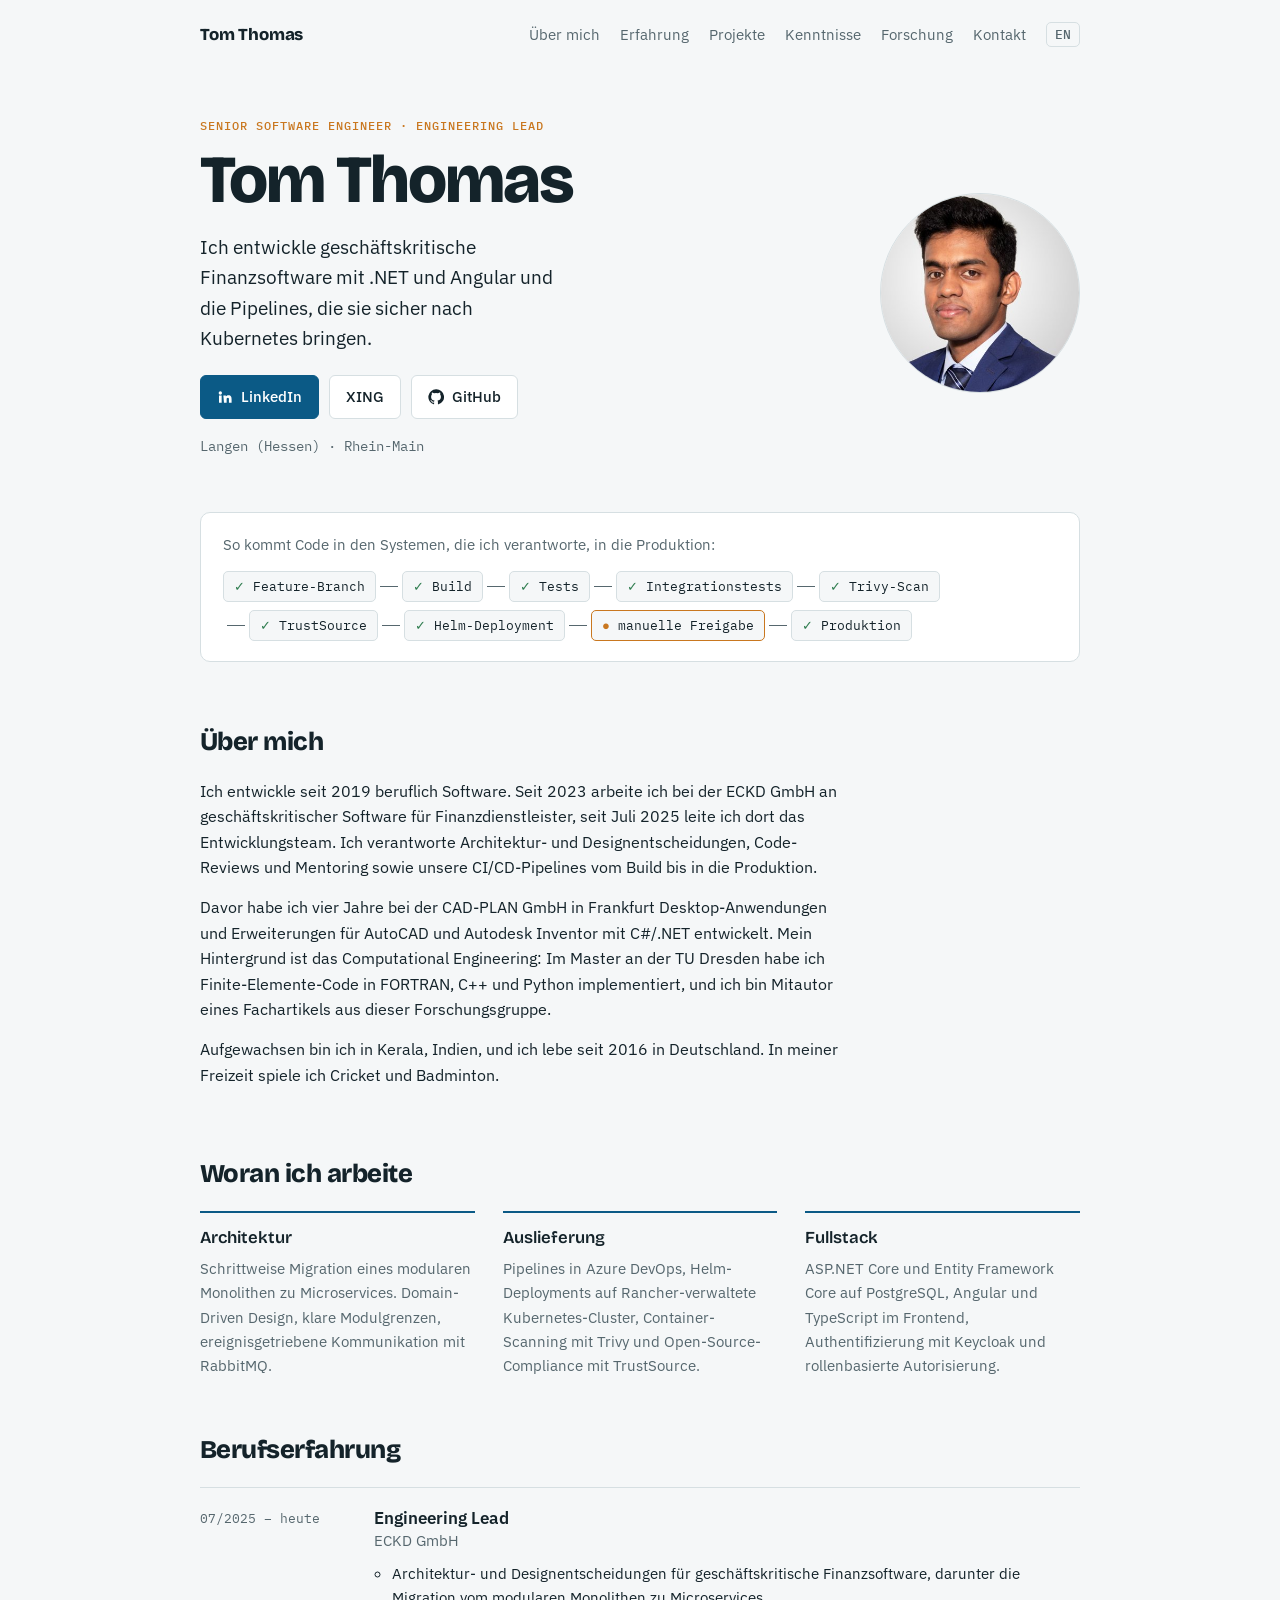
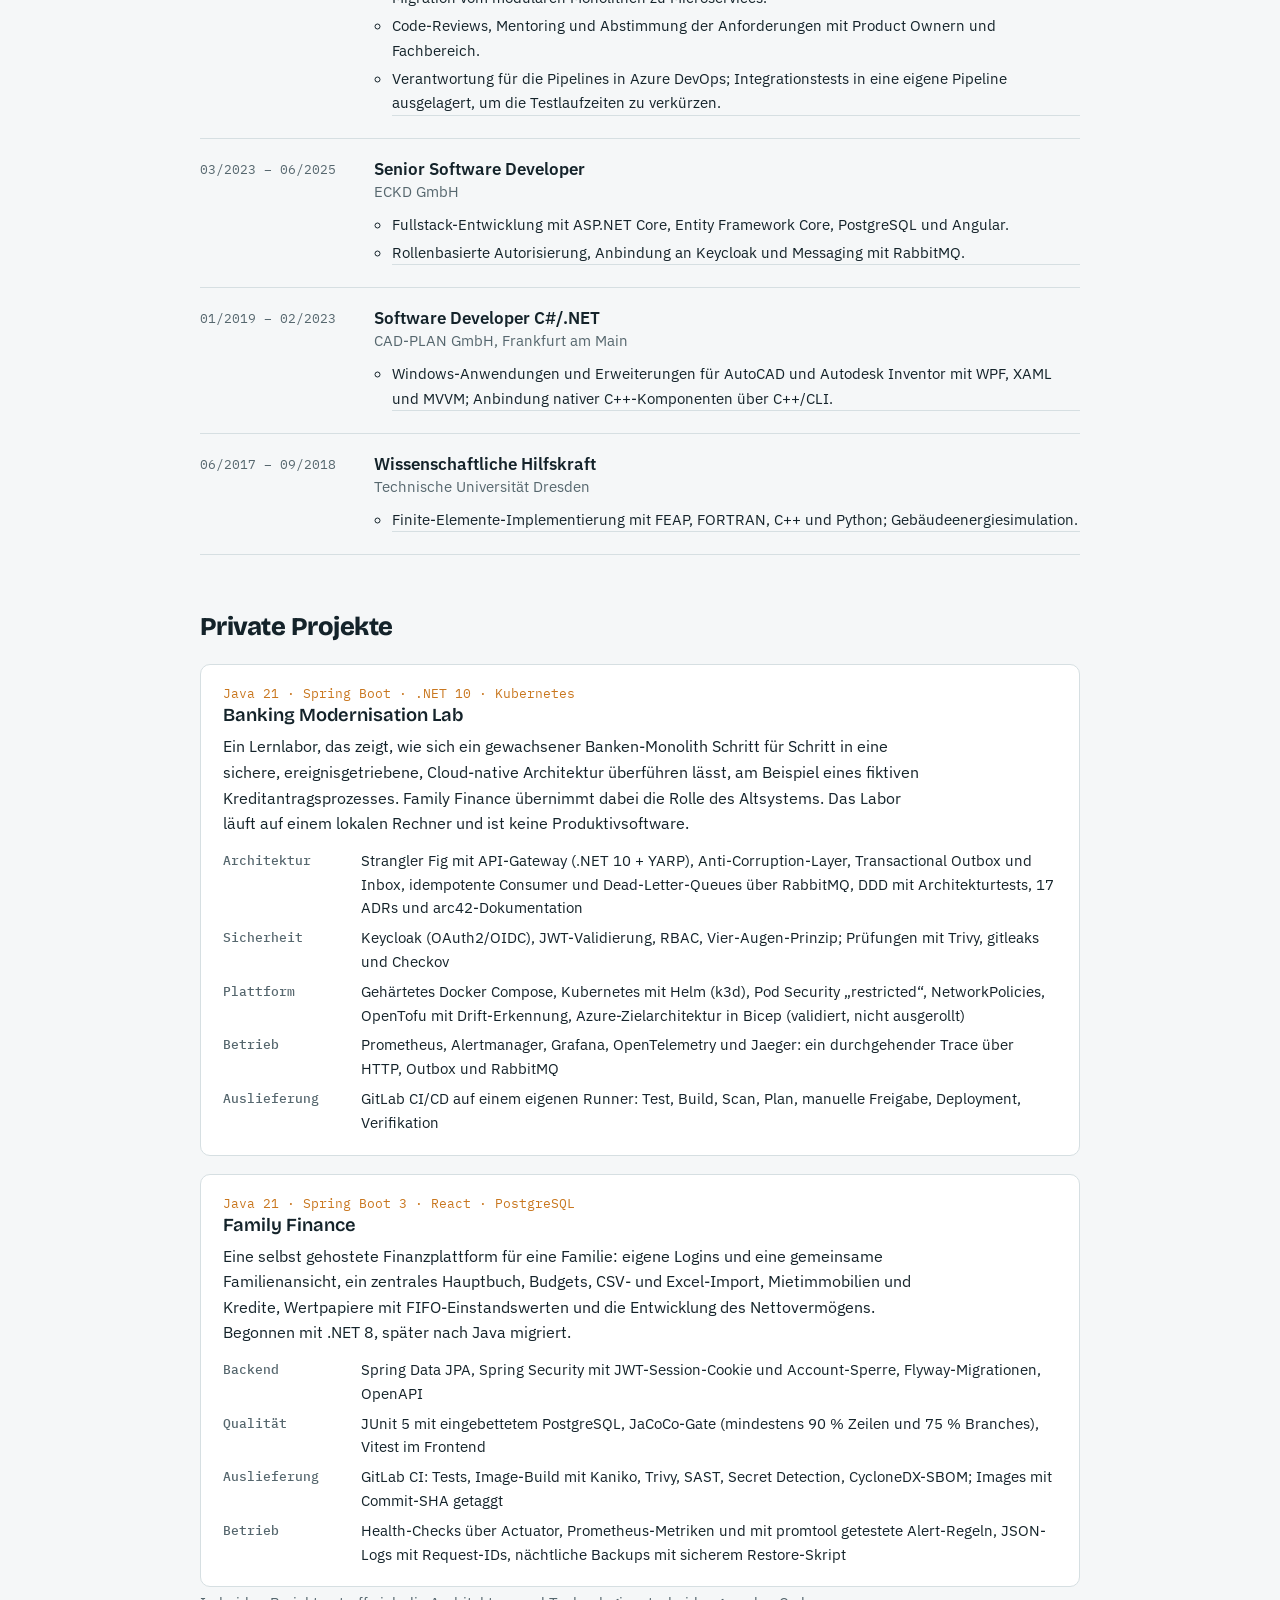
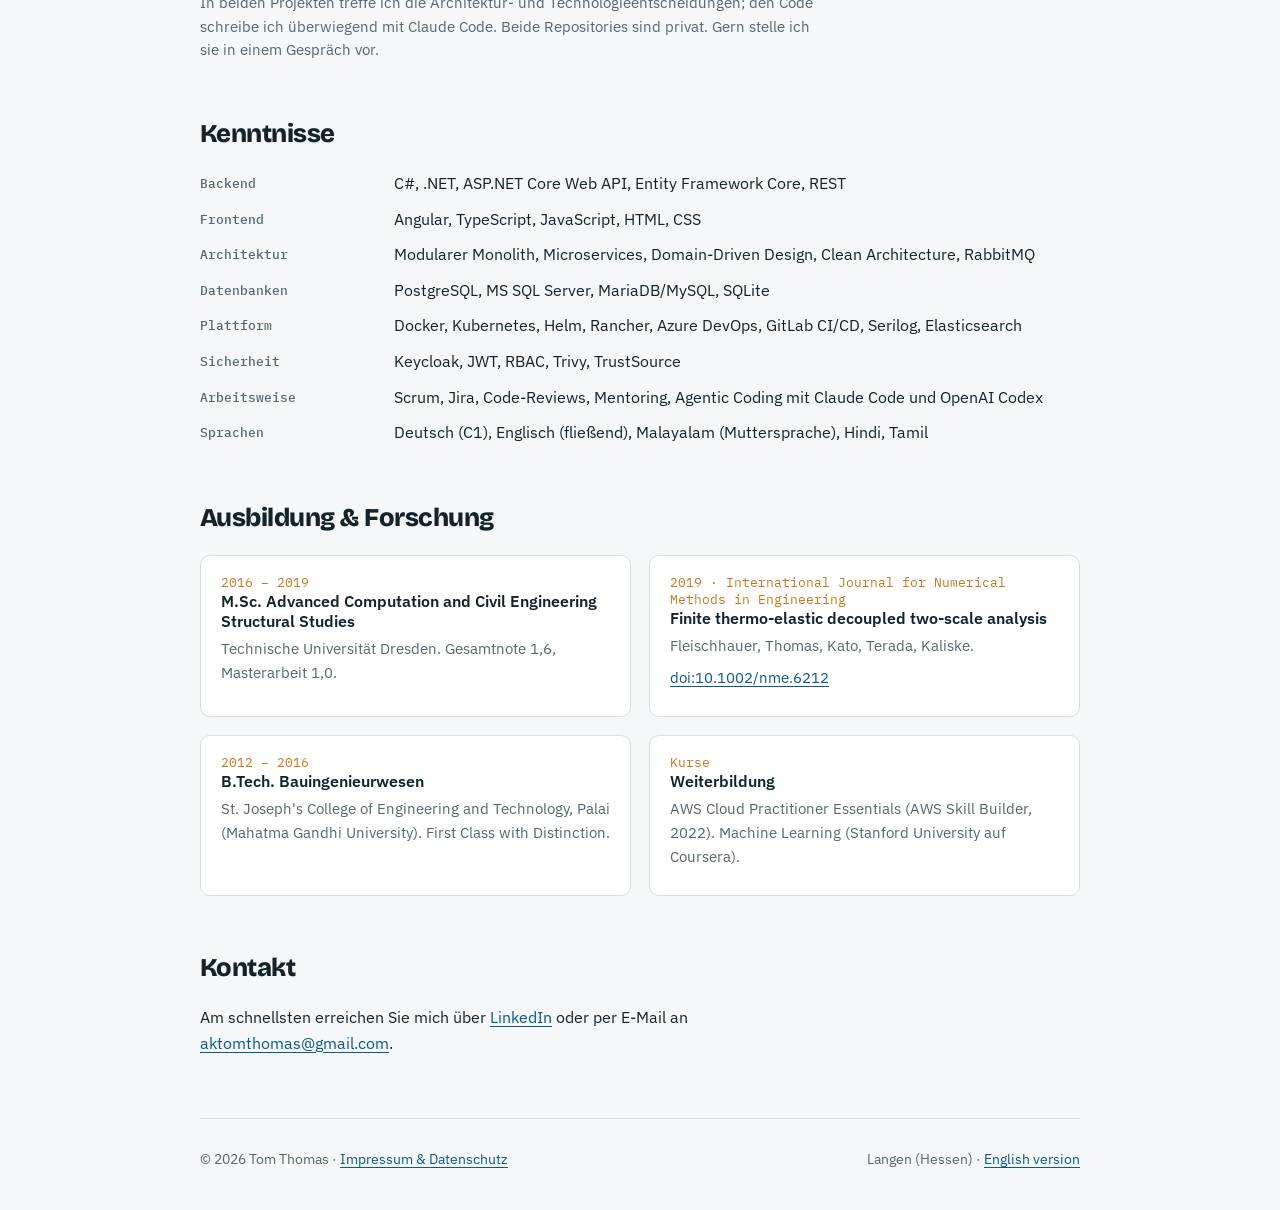
==== commit 0487175c: "Impressum and privacy notice; self-hosted fonts (no requests to Google) Co-Authored-By: Claude Opus " ====
--- a/index.html
+++ b/index.html
@@ -16,9 +16,7 @@
 <link rel="alternate" hreflang="en" href="https://tomkrony.github.io/en.html">
 <link rel="alternate" hreflang="x-default" href="https://tomkrony.github.io/">
 <link rel="canonical" href="https://tomkrony.github.io/">
-<link rel="preconnect" href="https://fonts.googleapis.com">
-<link rel="preconnect" href="https://fonts.gstatic.com" crossorigin>
-<link rel="stylesheet" href="https://fonts.googleapis.com/css2?family=Bricolage+Grotesque:opsz,wght@12..96,600;12..96,800&family=IBM+Plex+Sans:wght@400;500;600&family=IBM+Plex+Mono:wght@400;500&display=swap">
+<link rel="stylesheet" href="css/fonts.css">
 <link rel="stylesheet" href="css/site.css">
 </head>
 <body>
@@ -223,7 +221,7 @@
   </section>
 
   <footer>
-    <span>© 2026 Tom Thomas</span>
+    <span>© 2026 Tom Thomas · <a href="impressum.html">Impressum &amp; Datenschutz</a></span>
     <span>Langen (Hessen) · <a href="en.html" hreflang="en">English version</a></span>
   </footer>
 </div>
--- a/css/fonts.css
+++ b/css/fonts.css
@@ -0,0 +1,137 @@
+/* Self-hosted Google Fonts (SIL Open Font License): no requests to Google. */
+/* latin-ext */
+@font-face {
+  font-family: 'Bricolage Grotesque';
+  font-style: normal;
+  font-weight: 600;
+  font-stretch: 100%;
+  font-display: swap;
+  src: url(../assets/fonts/BricolageGrotesque-600-latin-ext.woff2) format('woff2');
+  unicode-range: U+0100-02BA, U+02BD-02C5, U+02C7-02CC, U+02CE-02D7, U+02DD-02FF, U+0304, U+0308, U+0329, U+1D00-1DBF, U+1E00-1E9F, U+1EF2-1EFF, U+2020, U+20A0-20AB, U+20AD-20C4, U+2113, U+2C60-2C7F, U+A720-A7FF;
+}
+/* latin */
+@font-face {
+  font-family: 'Bricolage Grotesque';
+  font-style: normal;
+  font-weight: 600;
+  font-stretch: 100%;
+  font-display: swap;
+  src: url(../assets/fonts/BricolageGrotesque-600-latin.woff2) format('woff2');
+  unicode-range: U+0000-00FF, U+0131, U+0152-0153, U+02BB-02BC, U+02C6, U+02DA, U+02DC, U+0304, U+0308, U+0329, U+2000-206F, U+20AC, U+2122, U+2191, U+2193, U+2212, U+2215, U+FEFF, U+FFFD;
+}
+/* latin-ext */
+@font-face {
+  font-family: 'Bricolage Grotesque';
+  font-style: normal;
+  font-weight: 800;
+  font-stretch: 100%;
+  font-display: swap;
+  src: url(../assets/fonts/BricolageGrotesque-800-latin-ext.woff2) format('woff2');
+  unicode-range: U+0100-02BA, U+02BD-02C5, U+02C7-02CC, U+02CE-02D7, U+02DD-02FF, U+0304, U+0308, U+0329, U+1D00-1DBF, U+1E00-1E9F, U+1EF2-1EFF, U+2020, U+20A0-20AB, U+20AD-20C4, U+2113, U+2C60-2C7F, U+A720-A7FF;
+}
+/* latin */
+@font-face {
+  font-family: 'Bricolage Grotesque';
+  font-style: normal;
+  font-weight: 800;
+  font-stretch: 100%;
+  font-display: swap;
+  src: url(../assets/fonts/BricolageGrotesque-800-latin.woff2) format('woff2');
+  unicode-range: U+0000-00FF, U+0131, U+0152-0153, U+02BB-02BC, U+02C6, U+02DA, U+02DC, U+0304, U+0308, U+0329, U+2000-206F, U+20AC, U+2122, U+2191, U+2193, U+2212, U+2215, U+FEFF, U+FFFD;
+}
+/* latin-ext */
+@font-face {
+  font-family: 'IBM Plex Mono';
+  font-style: normal;
+  font-weight: 400;
+  font-display: swap;
+  src: url(../assets/fonts/IBMPlexMono-400-latin-ext.woff2) format('woff2');
+  unicode-range: U+0100-02BA, U+02BD-02C5, U+02C7-02CC, U+02CE-02D7, U+02DD-02FF, U+0304, U+0308, U+0329, U+1D00-1DBF, U+1E00-1E9F, U+1EF2-1EFF, U+2020, U+20A0-20AB, U+20AD-20C4, U+2113, U+2C60-2C7F, U+A720-A7FF;
+}
+/* latin */
+@font-face {
+  font-family: 'IBM Plex Mono';
+  font-style: normal;
+  font-weight: 400;
+  font-display: swap;
+  src: url(../assets/fonts/IBMPlexMono-400-latin.woff2) format('woff2');
+  unicode-range: U+0000-00FF, U+0131, U+0152-0153, U+02BB-02BC, U+02C6, U+02DA, U+02DC, U+0304, U+0308, U+0329, U+2000-206F, U+20AC, U+2122, U+2191, U+2193, U+2212, U+2215, U+FEFF, U+FFFD;
+}
+/* latin-ext */
+@font-face {
+  font-family: 'IBM Plex Mono';
+  font-style: normal;
+  font-weight: 500;
+  font-display: swap;
+  src: url(../assets/fonts/IBMPlexMono-500-latin-ext.woff2) format('woff2');
+  unicode-range: U+0100-02BA, U+02BD-02C5, U+02C7-02CC, U+02CE-02D7, U+02DD-02FF, U+0304, U+0308, U+0329, U+1D00-1DBF, U+1E00-1E9F, U+1EF2-1EFF, U+2020, U+20A0-20AB, U+20AD-20C4, U+2113, U+2C60-2C7F, U+A720-A7FF;
+}
+/* latin */
+@font-face {
+  font-family: 'IBM Plex Mono';
+  font-style: normal;
+  font-weight: 500;
+  font-display: swap;
+  src: url(../assets/fonts/IBMPlexMono-500-latin.woff2) format('woff2');
+  unicode-range: U+0000-00FF, U+0131, U+0152-0153, U+02BB-02BC, U+02C6, U+02DA, U+02DC, U+0304, U+0308, U+0329, U+2000-206F, U+20AC, U+2122, U+2191, U+2193, U+2212, U+2215, U+FEFF, U+FFFD;
+}
+/* latin-ext */
+@font-face {
+  font-family: 'IBM Plex Sans';
+  font-style: normal;
+  font-weight: 400;
+  font-stretch: 100%;
+  font-display: swap;
+  src: url(../assets/fonts/IBMPlexSans-400-latin-ext.woff2) format('woff2');
+  unicode-range: U+0100-02BA, U+02BD-02C5, U+02C7-02CC, U+02CE-02D7, U+02DD-02FF, U+0304, U+0308, U+0329, U+1D00-1DBF, U+1E00-1E9F, U+1EF2-1EFF, U+2020, U+20A0-20AB, U+20AD-20C4, U+2113, U+2C60-2C7F, U+A720-A7FF;
+}
+/* latin */
+@font-face {
+  font-family: 'IBM Plex Sans';
+  font-style: normal;
+  font-weight: 400;
+  font-stretch: 100%;
+  font-display: swap;
+  src: url(../assets/fonts/IBMPlexSans-400-latin.woff2) format('woff2');
+  unicode-range: U+0000-00FF, U+0131, U+0152-0153, U+02BB-02BC, U+02C6, U+02DA, U+02DC, U+0304, U+0308, U+0329, U+2000-206F, U+20AC, U+2122, U+2191, U+2193, U+2212, U+2215, U+FEFF, U+FFFD;
+}
+/* latin-ext */
+@font-face {
+  font-family: 'IBM Plex Sans';
+  font-style: normal;
+  font-weight: 500;
+  font-stretch: 100%;
+  font-display: swap;
+  src: url(../assets/fonts/IBMPlexSans-500-latin-ext.woff2) format('woff2');
+  unicode-range: U+0100-02BA, U+02BD-02C5, U+02C7-02CC, U+02CE-02D7, U+02DD-02FF, U+0304, U+0308, U+0329, U+1D00-1DBF, U+1E00-1E9F, U+1EF2-1EFF, U+2020, U+20A0-20AB, U+20AD-20C4, U+2113, U+2C60-2C7F, U+A720-A7FF;
+}
+/* latin */
+@font-face {
+  font-family: 'IBM Plex Sans';
+  font-style: normal;
+  font-weight: 500;
+  font-stretch: 100%;
+  font-display: swap;
+  src: url(../assets/fonts/IBMPlexSans-500-latin.woff2) format('woff2');
+  unicode-range: U+0000-00FF, U+0131, U+0152-0153, U+02BB-02BC, U+02C6, U+02DA, U+02DC, U+0304, U+0308, U+0329, U+2000-206F, U+20AC, U+2122, U+2191, U+2193, U+2212, U+2215, U+FEFF, U+FFFD;
+}
+/* latin-ext */
+@font-face {
+  font-family: 'IBM Plex Sans';
+  font-style: normal;
+  font-weight: 600;
+  font-stretch: 100%;
+  font-display: swap;
+  src: url(../assets/fonts/IBMPlexSans-600-latin-ext.woff2) format('woff2');
+  unicode-range: U+0100-02BA, U+02BD-02C5, U+02C7-02CC, U+02CE-02D7, U+02DD-02FF, U+0304, U+0308, U+0329, U+1D00-1DBF, U+1E00-1E9F, U+1EF2-1EFF, U+2020, U+20A0-20AB, U+20AD-20C4, U+2113, U+2C60-2C7F, U+A720-A7FF;
+}
+/* latin */
+@font-face {
+  font-family: 'IBM Plex Sans';
+  font-style: normal;
+  font-weight: 600;
+  font-stretch: 100%;
+  font-display: swap;
+  src: url(../assets/fonts/IBMPlexSans-600-latin.woff2) format('woff2');
+  unicode-range: U+0000-00FF, U+0131, U+0152-0153, U+02BB-02BC, U+02C6, U+02DA, U+02DC, U+0304, U+0308, U+0329, U+2000-206F, U+20AC, U+2122, U+2191, U+2193, U+2212, U+2215, U+FEFF, U+FFFD;
+}
